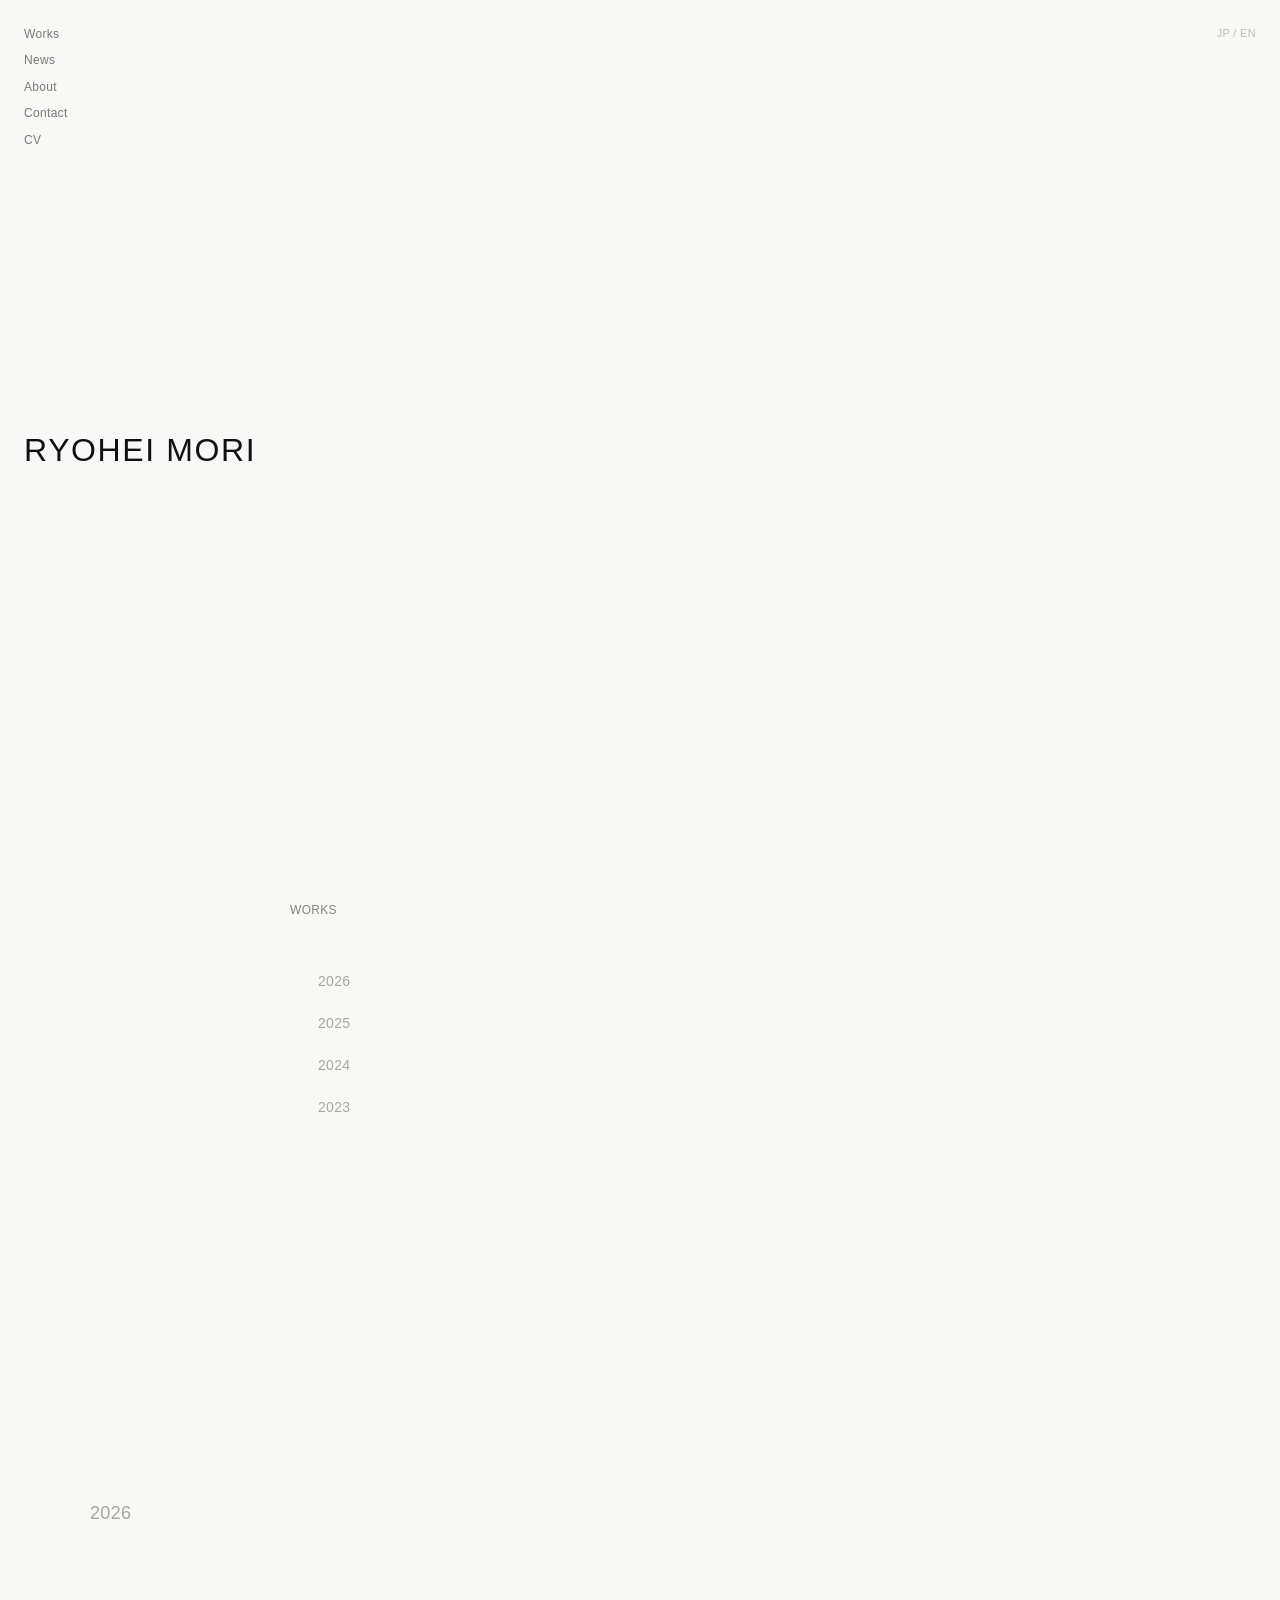
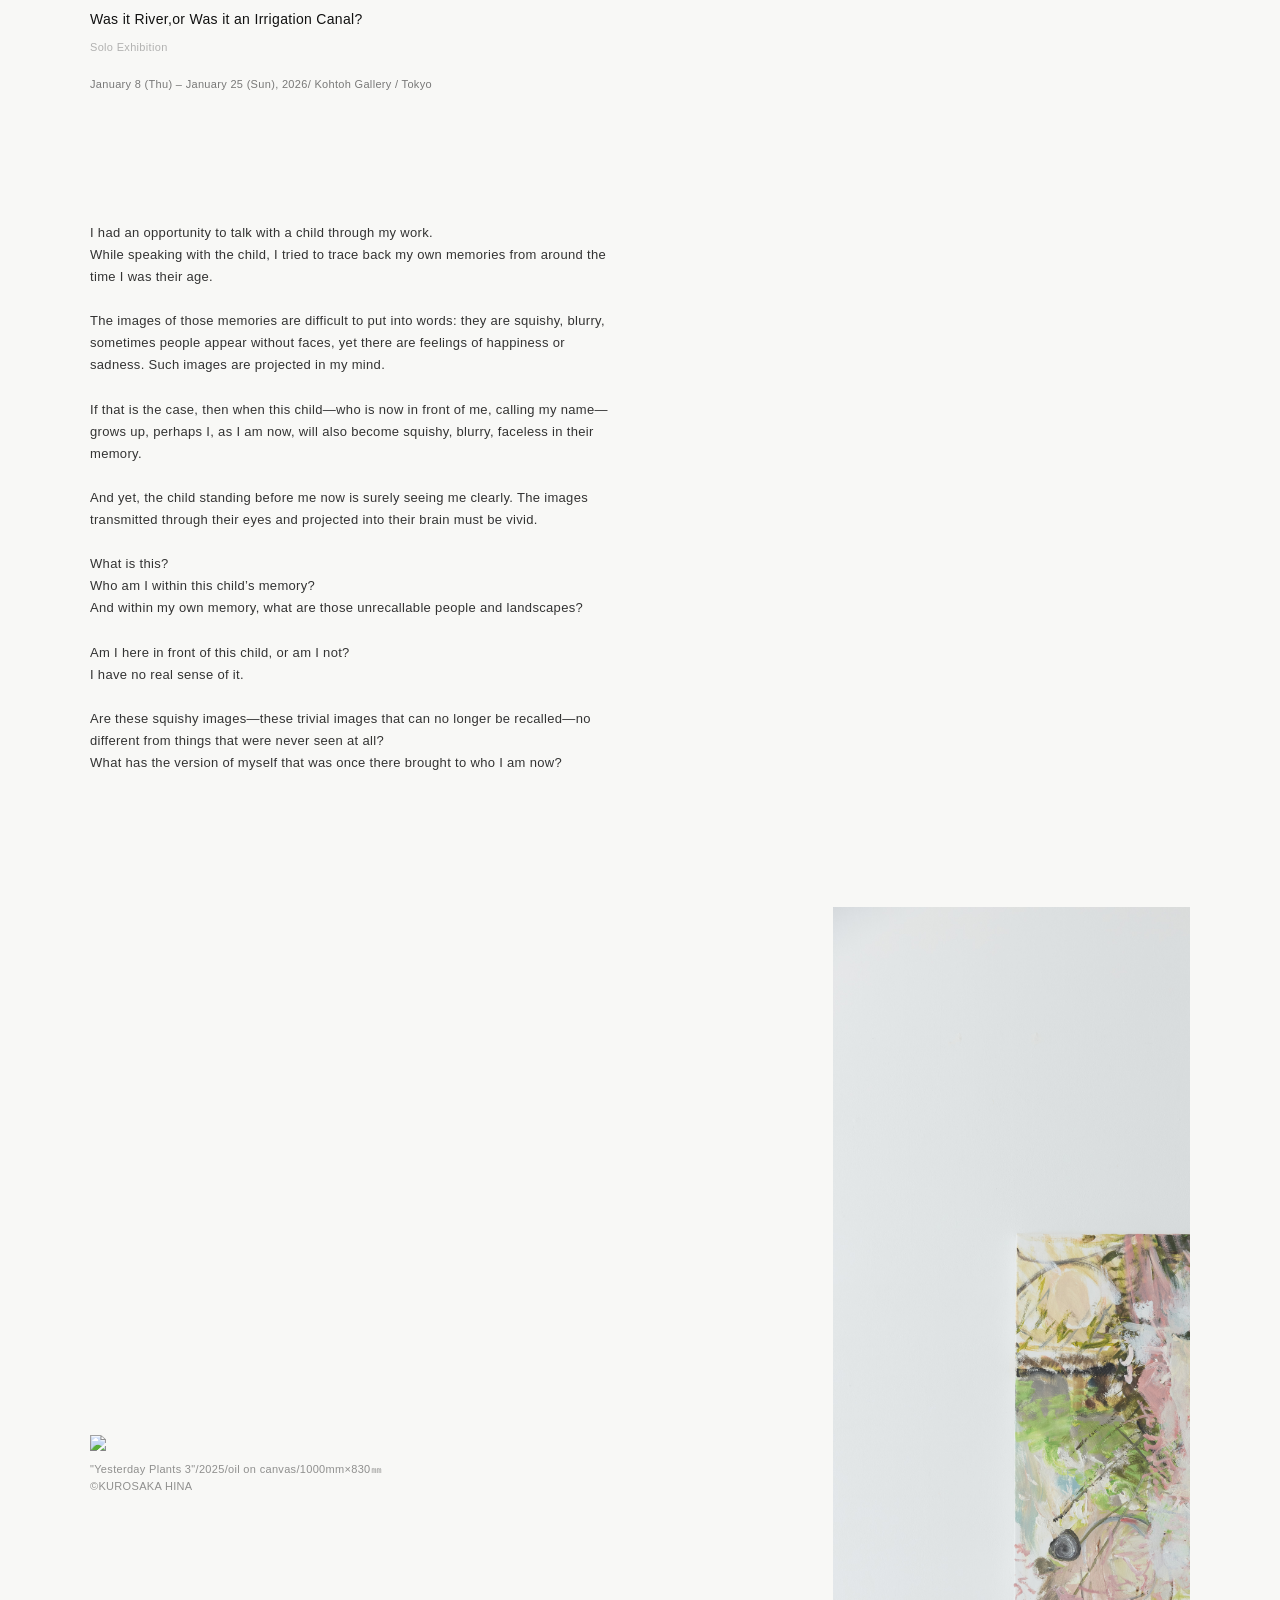
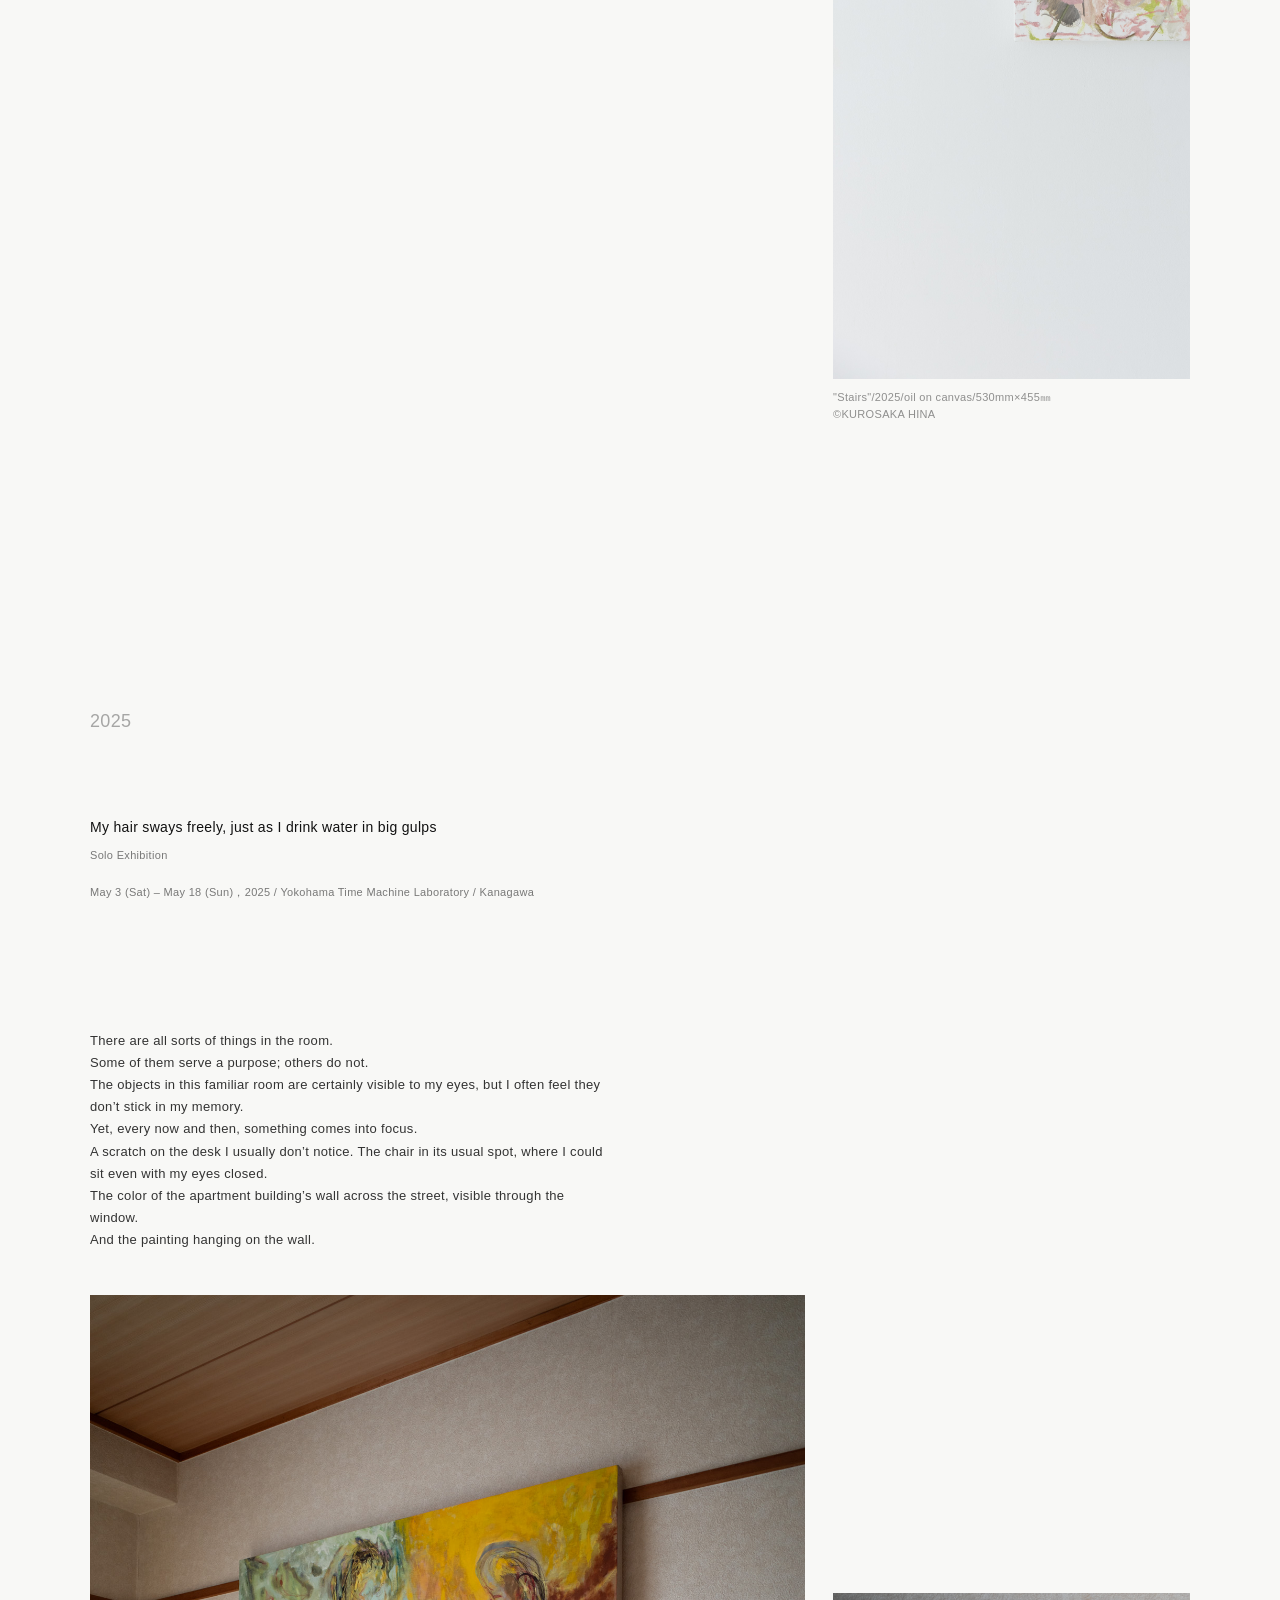
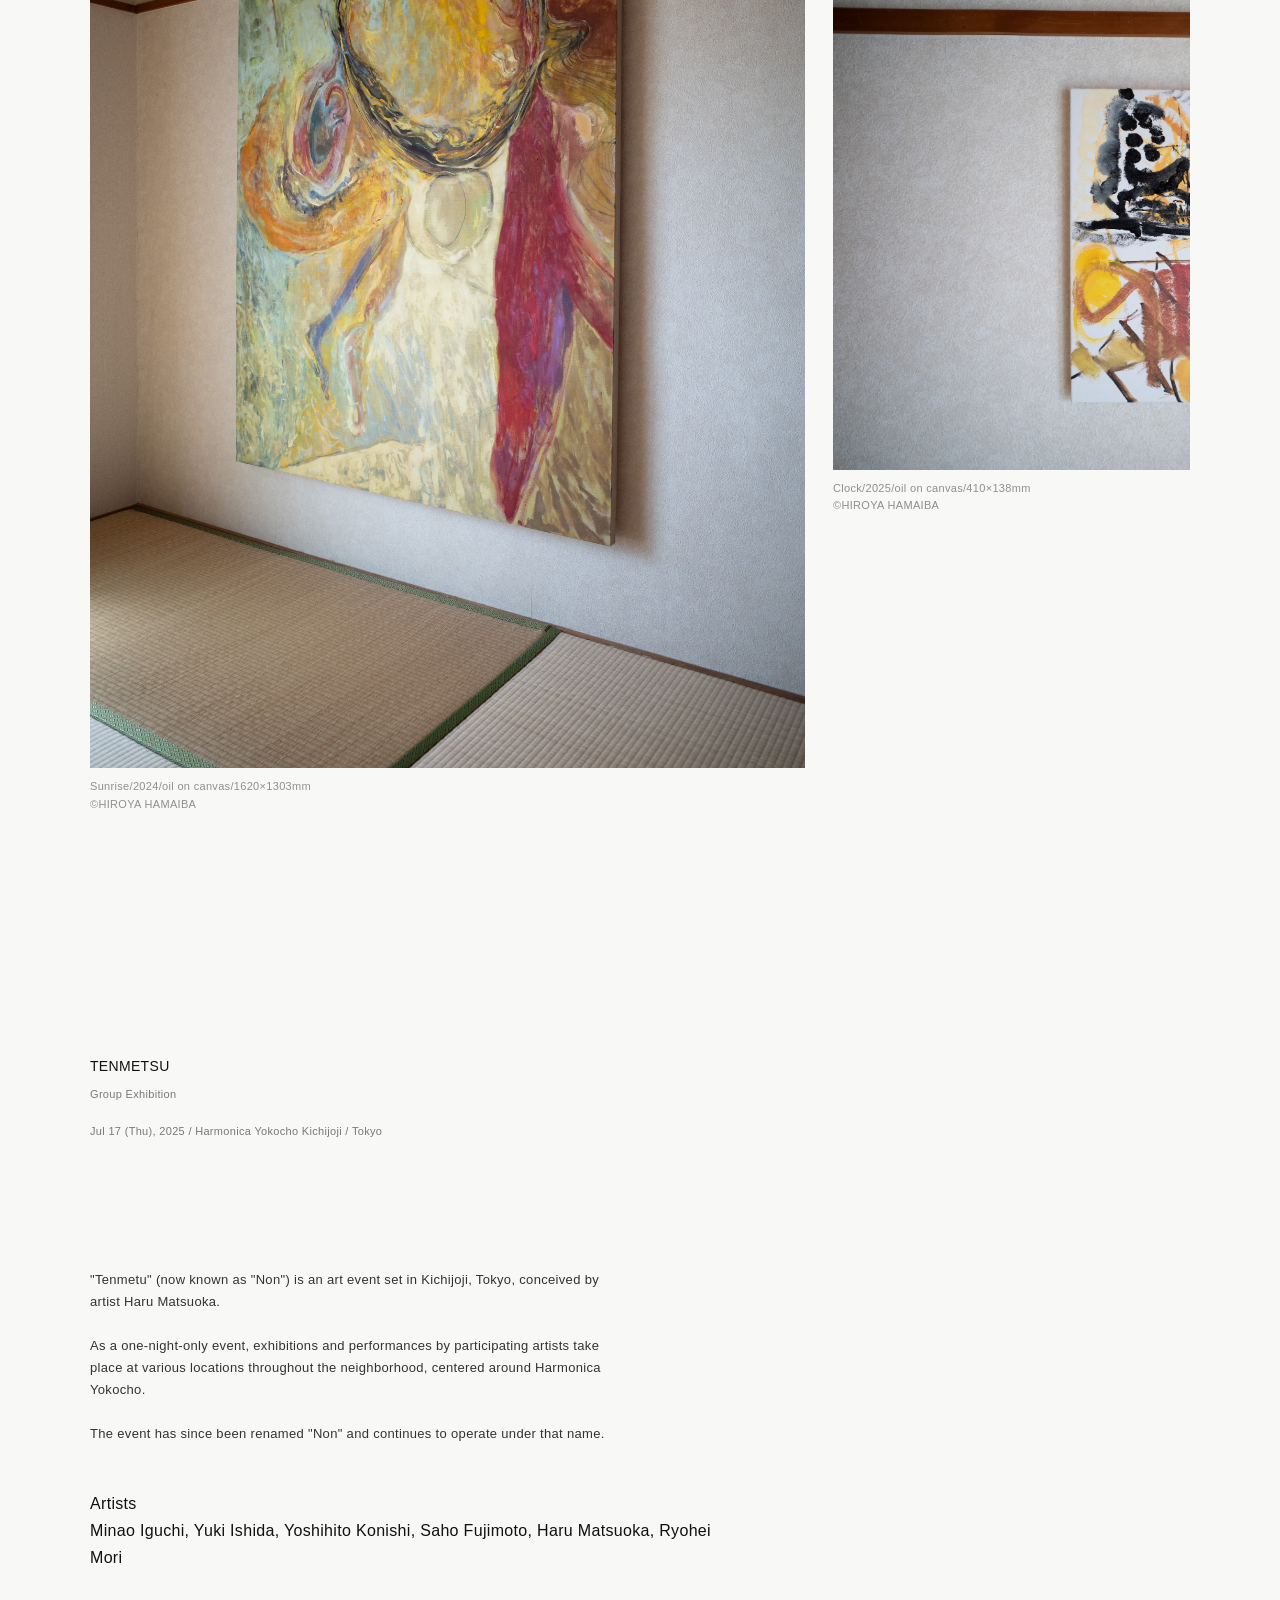
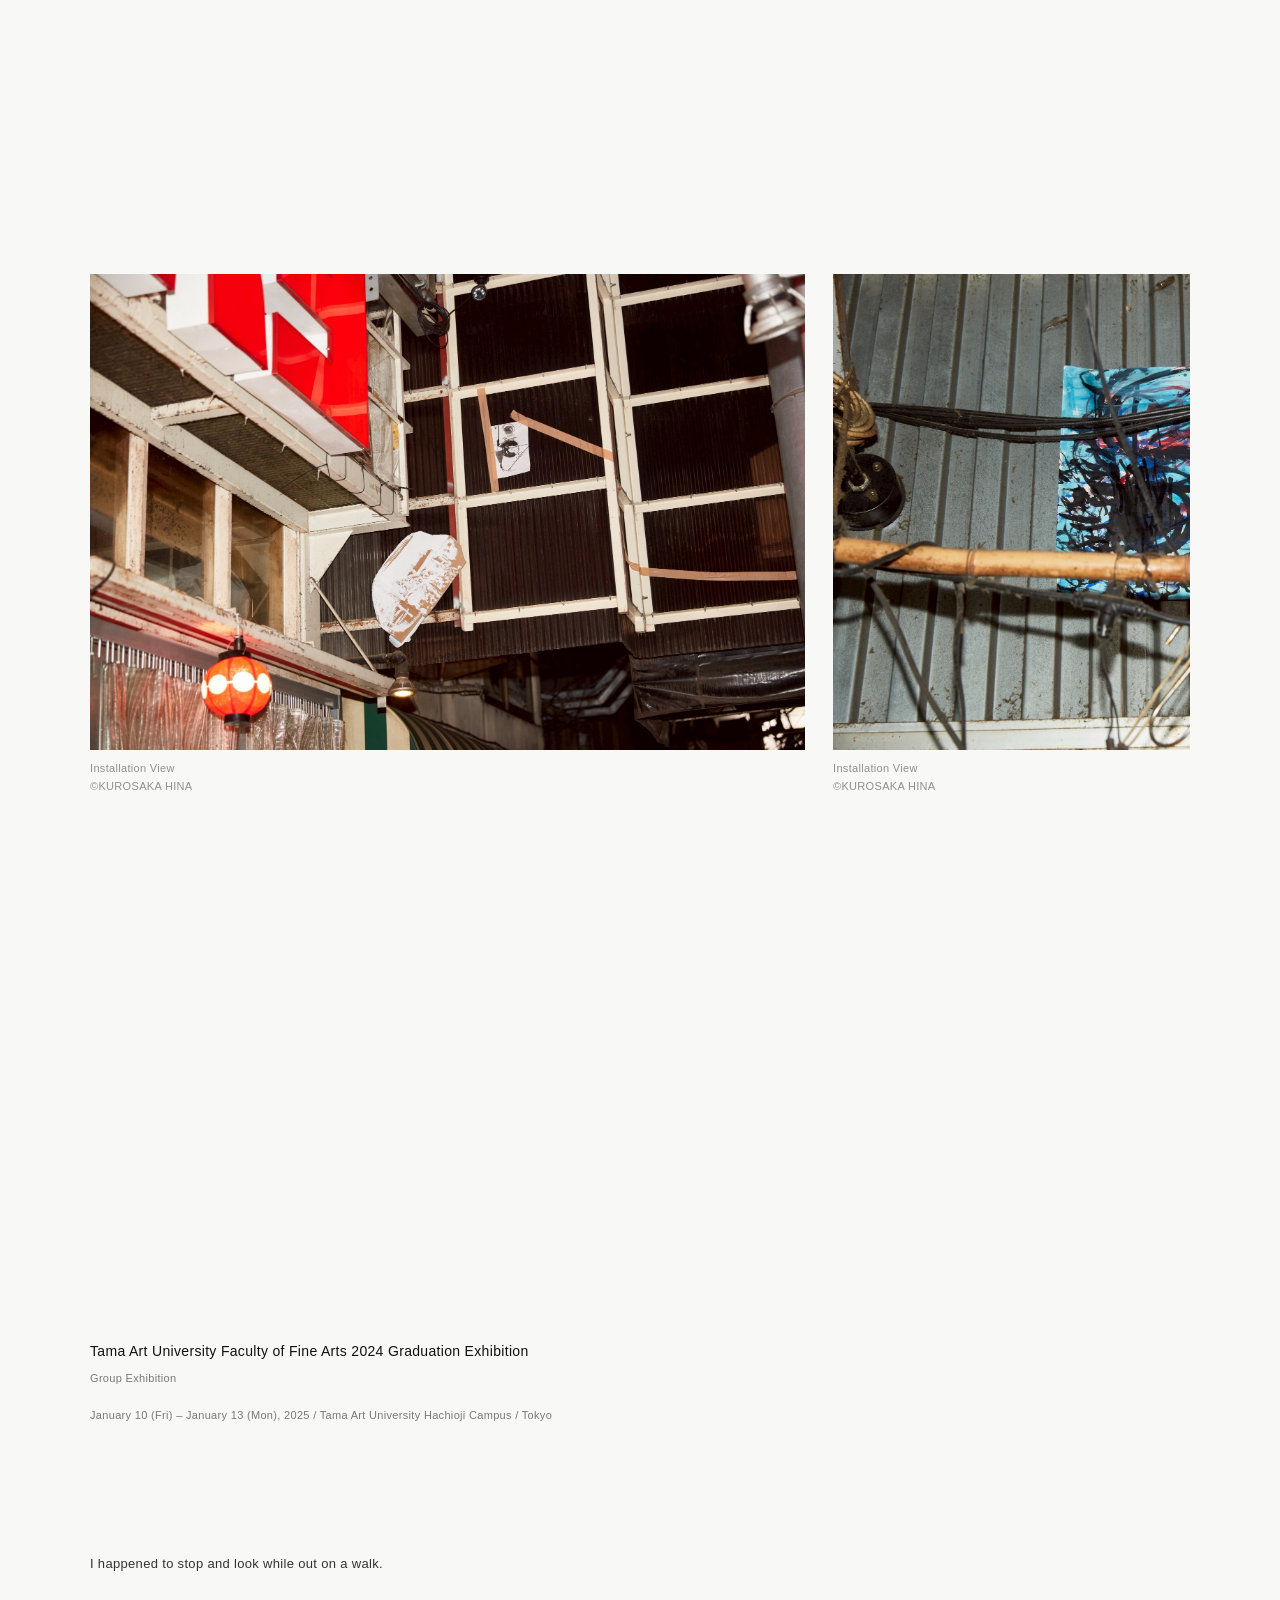
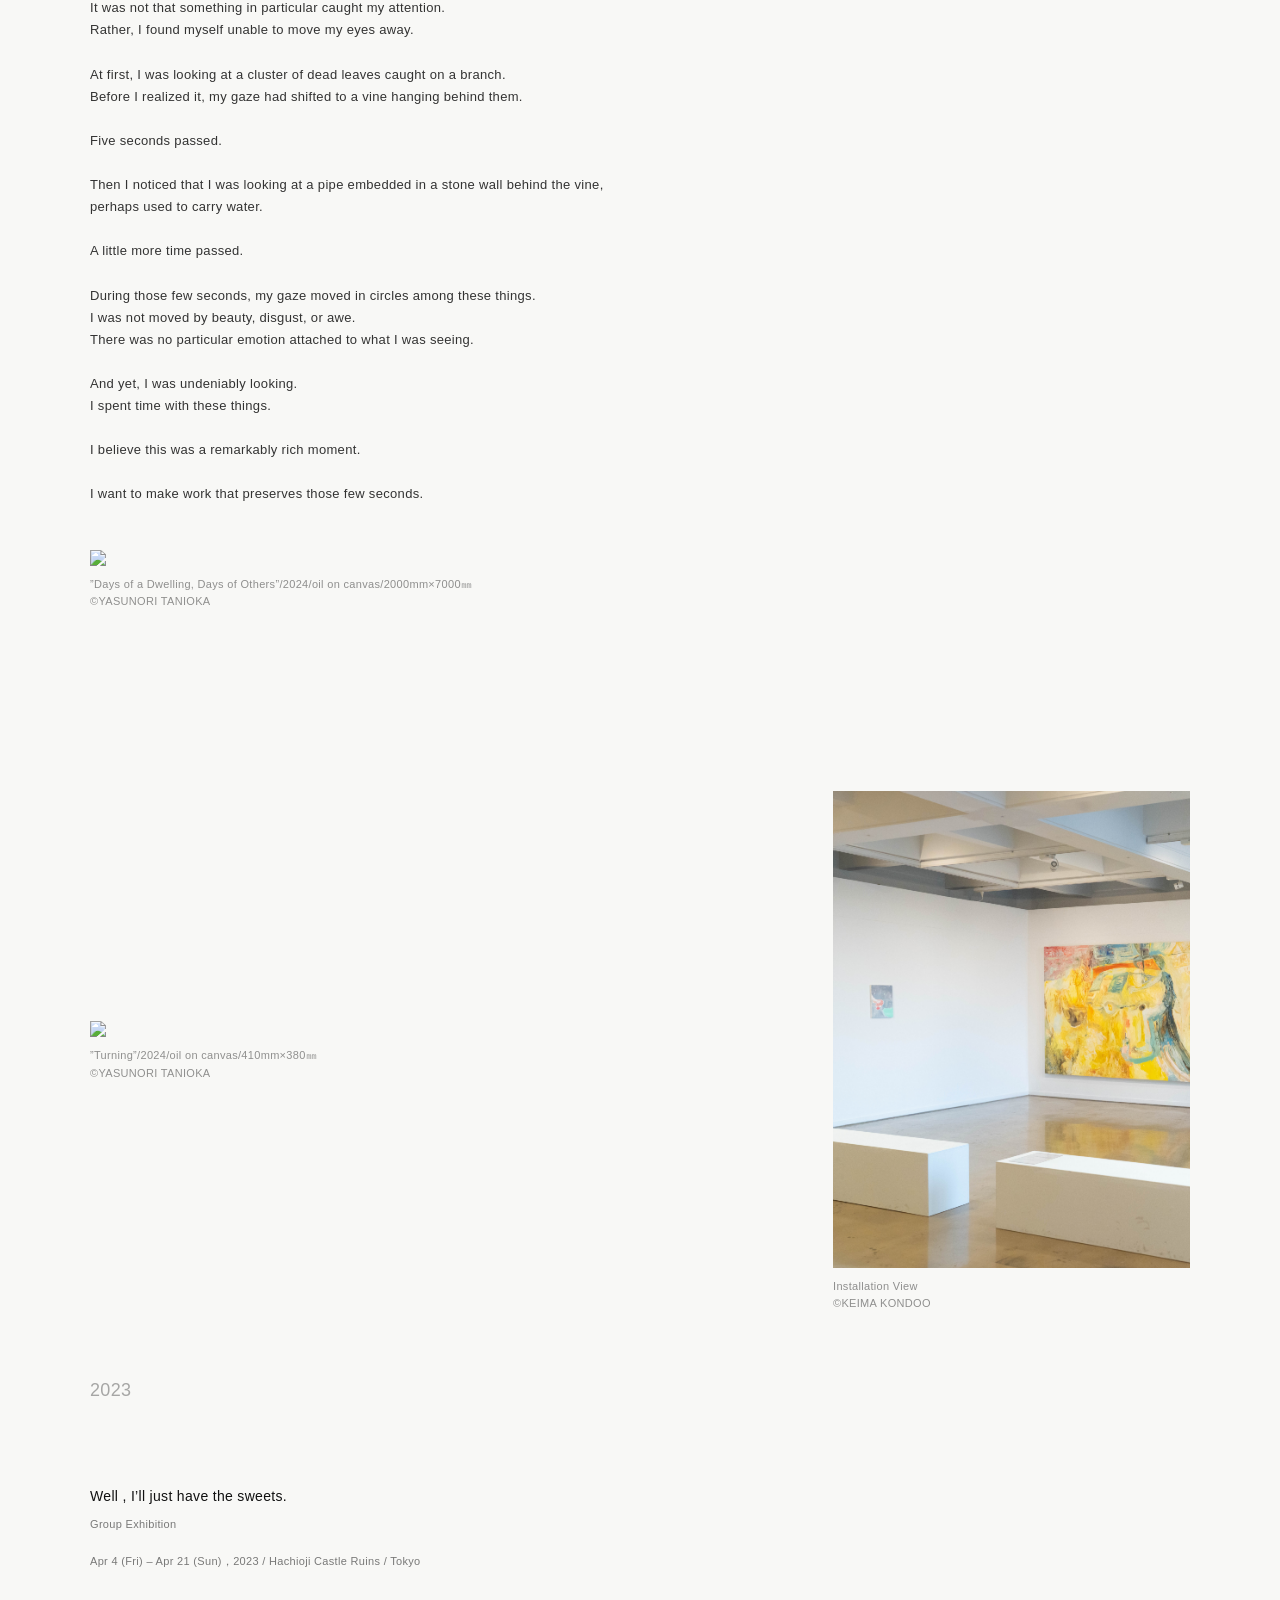
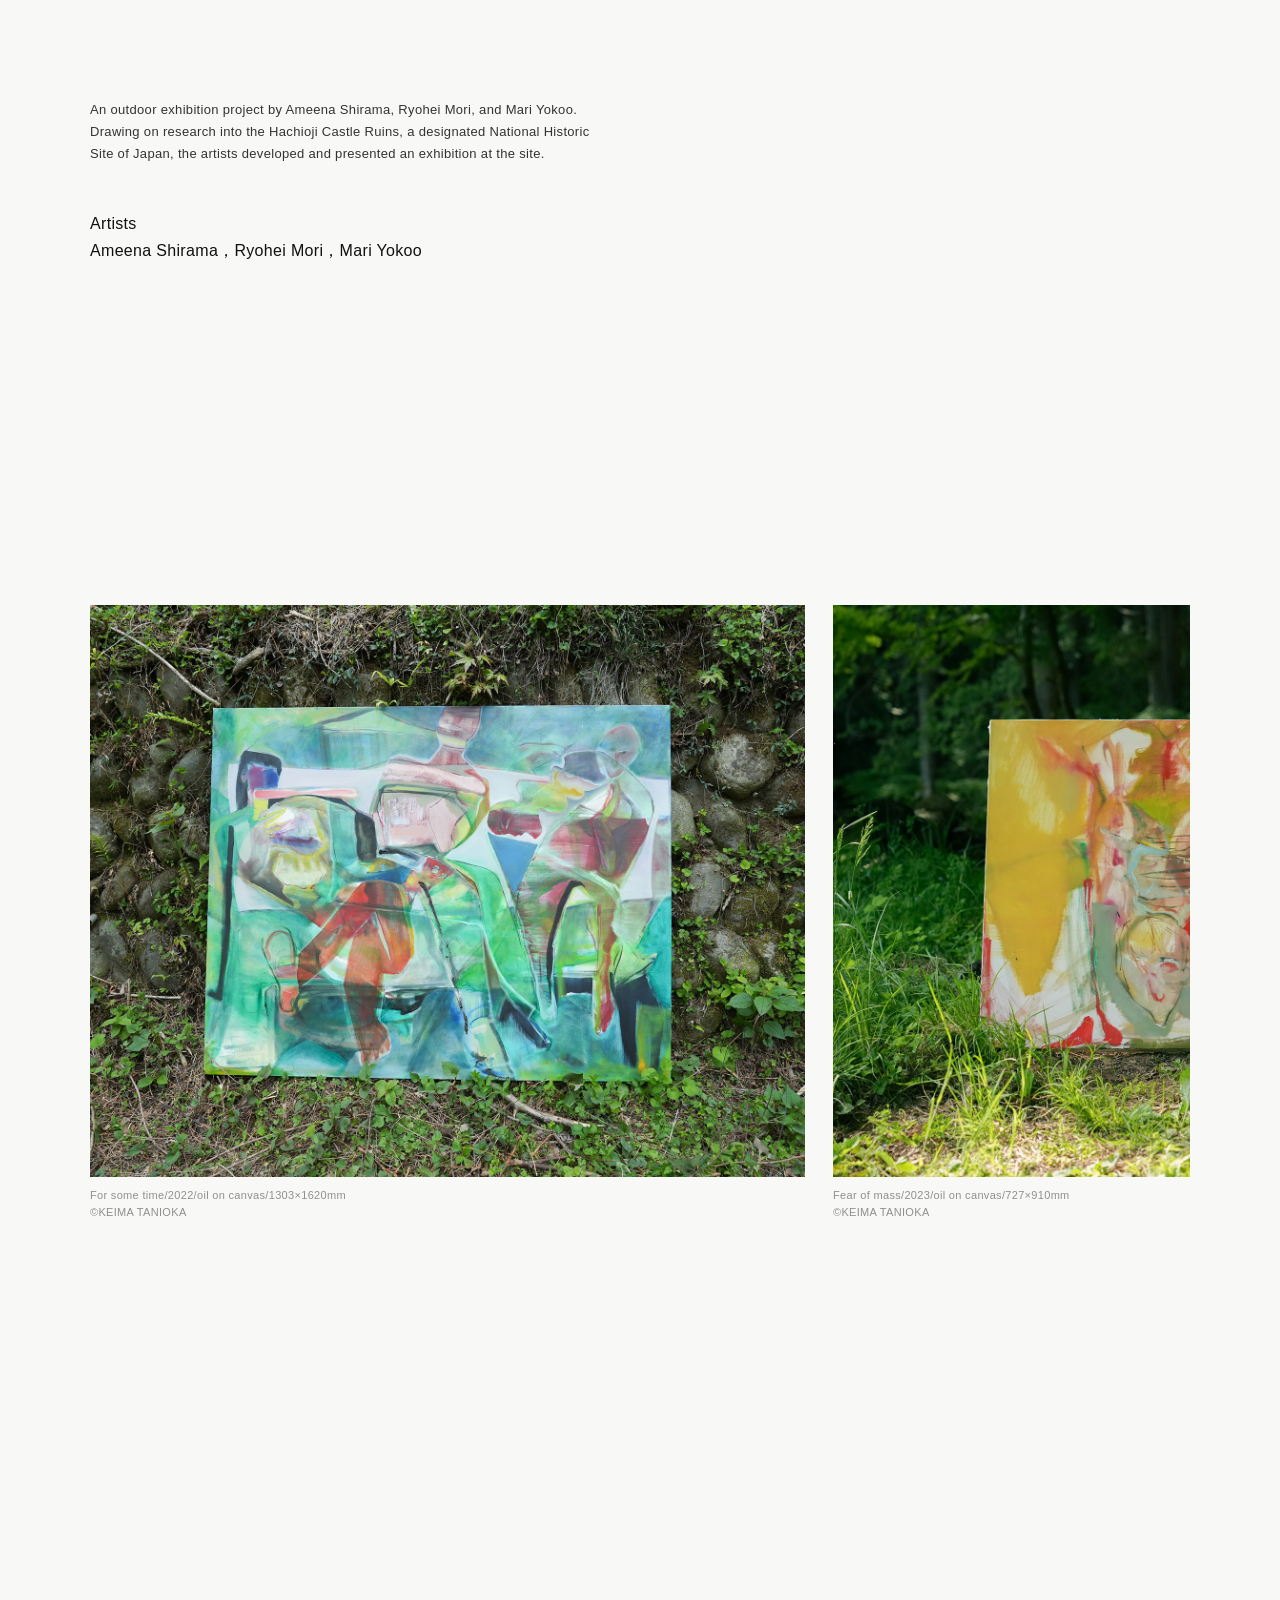
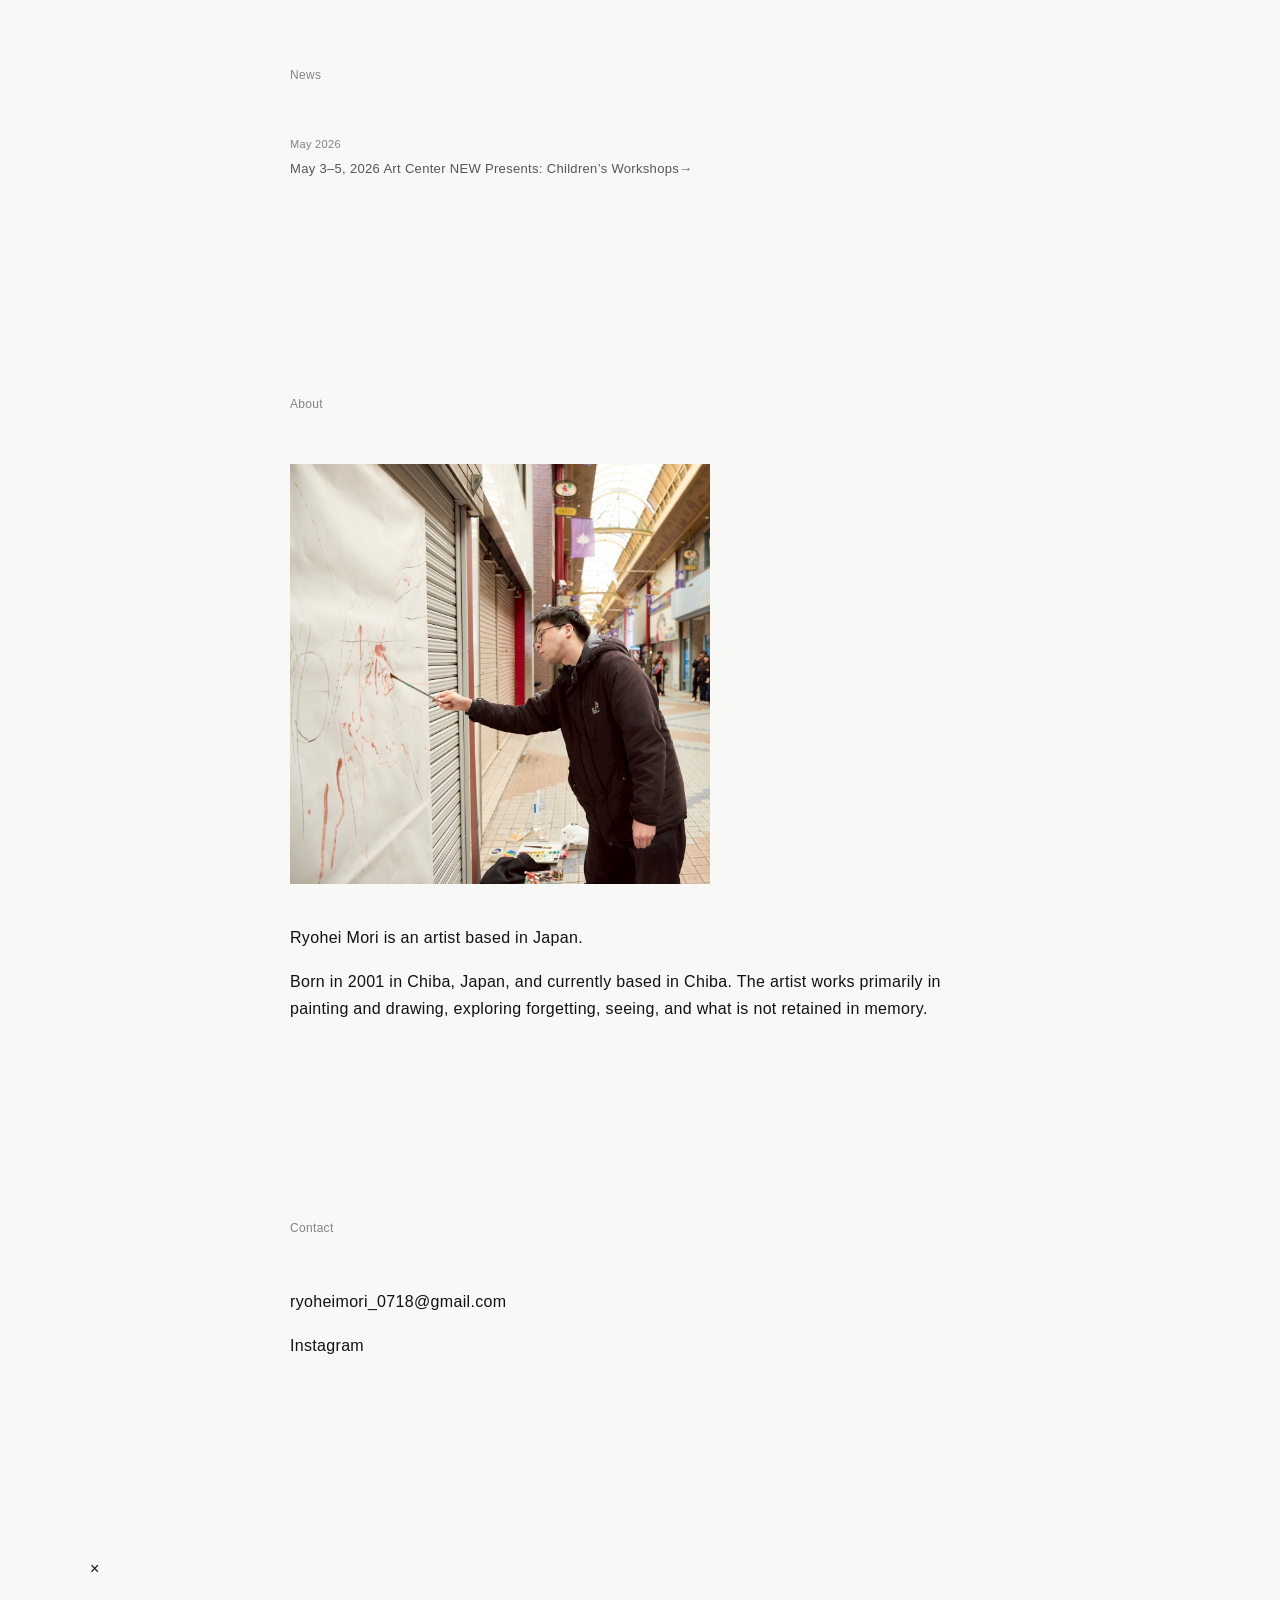
==== index.html @ 8200ddaf "Update index.html" ====
<!DOCTYPE html>
<html lang="ja">

<head>
  <meta charset="UTF-8" />
   <title>森椋平 | Portfolio</title>
  <meta name="viewport" content="width=device-width, initial-scale=1.0" />

  <title>Ryohei Mori</title>

<link rel="stylesheet" href="style.css"> 
</head>

<body>

  <!-- language switch -->

  <div class="language-switch">

    <span onclick="setLanguage('jp')">JP</span>
    /
    <span onclick="setLanguage('en')">EN</span>

  </div>

  <!-- top navigation -->

  <nav>

    <a href="#works">Works</a>
    <a href="#news">News</a>
    <a href="#about">About</a>
    <a href="#contact">Contact</a>
    <a href="cv.html">CV</a>

  </nav>

  <!-- floating menu -->

  <div class="menu-button" onclick="toggleMenu()">
    Menu
  </div>

  <div class="popup-menu" id="popupMenu">

    <a href="#works">Works</a>

    <a href="#y2026">2026</a>
    <a href="#y2025">2025</a>
    <a href="#y2024">2024</a>
    <a href="#y2023">2023</a>

    <a href="#news">News</a>
    <a href="#about">About</a>
    <a href="#contact">Contact</a>
    <a href="cv.html">CV</a>

  </div>

  <!-- hero -->

  <section class="hero float">

    <div class="hero-title">
      RYOHEI MORI
    </div>

  </section>

  <!-- works entry -->

  <section class="section" id="works">
   <div class="section-title">
    WORKS
  </div>


  <div class="year-nav">

    <a href="#y2026">2026</a>
    <a href="#y2025">2025</a>
    <a href="#y2024">2024</a>
 <a href="#y2023">2023</a>
  </div>
  </section>

  <!-- works -->

  <section class="works">

    <!-- 2026 -->

    <section class="year-section" id="y2026">

  <div class="year-title">
    2026
  </div>

  <div class="work">

    <div class="work-info">

      <div class="work-title">

        <span class="jp">
          それは川だったか、用水路だったか
        </span>

        <span class="en">
          Was it River,or Was it an Irrigation Canal?
        </span>

      </div>

      <div class="work-meta">

        <div class="work-meta">

  Solo Exhibition

</div>

        <span class="jp">
          2026年1月8日(木)～25日(日) / 光灯 / 東京
        </span>

        <span class="en">
           January 8 (Thu) – January 25 (Sun), 2026/  Kohtoh Gallery / Tokyo
        </span>

      </div>

      <div class="work-text">

        <span class="jp">
          仕事で子供と話す機会があった。

子供と話している時、その子と同じくらいだった頃の自分の記憶を遡ってみたりした。

その記憶の映像はなんとも言葉にしづらい、ぐにゃぐにゃとしていたり、モヤモヤしていたり、人が登場しても顔が見えてこなかったり、だけど嬉しかったり悲しかったり、そんなものが脳内に映し出される。

ということは、目の前にいる、私の名前を呼んでいる、この子が大きくなったとき、今の私はぐにゃぐにゃとしていたり、もやもやしていたり、顔がなかったりするのだろう。

ただ、今、目の前にいる子は、きっとはっきりと僕をみている。目から伝達され脳に映し出されている映像もはっきりとしていることだろう。

これは何なのだろうか。この子の記憶において私とは何なのだろうか。

私の記憶において、あの思い出せない誰か、景色は何なのだろうか。

今私はこの子の前にいるのかいないのか。

実感がない。

このぐにゃぐにゃしている映像は、もう思い出すこともできない些細な映像は、見なかったことと同じなのだろうか。

そこにいた私は、今の私になにをもたらしているのだろうか。

        </span>

        <span class="en">
          I had an opportunity to talk with a child through my work.
 While speaking with the child, I tried to trace back my own memories from around the time I was their age.

The images of those memories are difficult to put into words: they are squishy, blurry, sometimes people appear without faces, yet there are feelings of happiness or sadness. Such images are projected in my mind.

If that is the case, then when this child—who is now in front of me, calling my name—grows up, perhaps I, as I am now, will also become squishy, blurry, faceless in their memory.

And yet, the child standing before me now is surely seeing me clearly. The images transmitted through their eyes and projected into their brain must be vivid.

What is this?
 Who am I within this child’s memory?
 And within my own memory, what are those unrecallable people and landscapes?

Am I here in front of this child, or am I not?
 I have no real sense of it.

Are these squishy images—these trivial images that can no longer be recalled—no different from things that were never seen at all?
 What has the version of myself that was once there brought to who I am now?




        </span>

      </div>

    </div>

    <div class="gallery-scroll">

  <!-- image 1 -->

  <div class="gallery-item">

    <img src="2026/251201_moriryohei4687.jpg">

  

    <div class="image-caption">

      <span class="jp">
        ”昨日の植物３”/2025/oil on canvas/1000mm×830㎜<br>
        ©KUROSAKA HINA
      </span>

      <span class="en">
        "Yesterday Plants 3"/2025/oil on canvas/1000mm×830㎜<br>
        ©KUROSAKA HINA
      </span>

    </div>

  </div>

  <!-- image 2 -->

  <div class="gallery-item">

    <img src="2026/251201_moriryohei4717.jpg">

   
  
  <div class="image-caption">

      <span class="jp">
        ”階段”/2025/oil on canvas/530mm×455㎜<br>
        ©KUROSAKA HINA
      </span>

      <span class="en">
        "Stairs"/2025/oil on canvas/530mm×455㎜<br>
        ©KUROSAKA HINA
      </span>

    </div>

  </div>

  <!-- image 3 -->

  <div class="gallery-item">

    <img src="2026/IMG_6360.jpg">

    
  <div class="image-caption">

      <span class="jp">
        展示風景<br>
         ©KOHEY KANNO
      </span>

      <span class="en">
        Installation view<br>
         ©KOHEY KANNO
      </span>

    </div>

  </div>

  <!-- image 4 -->

  <div class="gallery-item">

    <img src="2026/IMG_6362.jpg">

    
  
  <div class="image-caption">

      <span class="jp">
        展示風景<br>
         ©KOHEY KANNO
      </span>

      <span class="en">
        Installation view<br>
         ©KOHEY KANNO
      </span>

    </div>

  </div>

</div>

</section>

 <!-- 2025 -->

<section class="year-section" id="y2025">

  <div class="year-title">
    2025
  </div>

  <div class="work">

    <div class="work-info">

      <div class="work-title">

        <span class="jp">
          わたしの髪は自由にゆれる、ごくごくと水を飲むように
        </span>

        <span class="en">
          My hair sways freely, just as I drink water in big gulps
        </span>

      </div>

      <div class="work-meta">

  Solo Exhibition

</div>
<div class="work-meta">
        <span class="jp">
        ２０２５年５月３日(土)～５月１８日(日)/ 横浜タイムマシーン研究所 / 神奈川
        </span>

        <span class="en">
         May 3 (Sat) – May 18 (Sun)，2025 / Yokohama Time Machine Laboratory / Kanagawa
        </span>

      </div>

      <div class="work-text">

        <span class="jp">
          部屋には様々なモノが置かれている。
そのすべてのモノには役割があったりなかったりする。
見慣れた部屋に置いてあるモノたちは、確かに私の網膜に写っているのだが、記憶されない事が多い気がする。
しかし、時々ピントがあったりする。
普段は気にならなかった机の傷。目をつぶっていても座れる、いつもの場所にある椅子。
窓からみえる、通りを挟んだ先にあるマンションの壁の色。
そして壁にかかっている絵画。
        </span>

        <span class="en">
          There are all sorts of things in the room.
Some of them serve a purpose; others do not.
The objects in this familiar room are certainly visible to my eyes, but I often feel they don’t stick in my memory.
Yet, every now and then, something comes into focus.
A scratch on the desk I usually don’t notice. The chair in its usual spot, where I could sit even with my eyes closed.
The color of the apartment building’s wall across the street, visible through the window.
And the painting hanging on the wall.
        </span>

      </div>

    </div>

    <div class="gallery-scroll">

      <!-- image 1 -->

      <div class="gallery-item">

        <img src="2025/R0000910.jpg">

        <div class="image-caption">

          <span class="jp">
            朝日/2024/oil on canvas/1620×1303mm<br>
            ©︎HIROYA HAMAIBA
          </span>

          <span class="en">
            Sunrise/2024/oil on canvas/1620×1303mm<br>
            ©︎HIROYA HAMAIBA
          </span>

        </div>

      </div>

      <!-- image 2 -->

      <div class="gallery-item">

        <img src="2025/R0000904.jpg">

        <div class="image-caption">

          <span class="jp">
            時計/2025/oil on canvas/410×138mm<br>
            ©︎HIROYA HAMAIBA
          </span>

          <span class="en">
            Clock/2025/oil on canvas/410×138mm<br>
            ©︎HIROYA HAMAIBA
          </span>

        </div>

      </div>

      <!-- image 3 -->

      <div class="gallery-item">

        <img src="2025/R0000936.jpg">

        <div class="image-caption">

          <span class="jp">
            展示風景<br>
            ©︎HIROYA HAMAIBA
          </span>

          <span class="en">
            Installation view<br>
            ©︎HIROYA HAMAIBA
          </span>

        </div>

      </div>

      <!-- image 4 -->

      <div class="gallery-item">

        <img src="2025/R0000916.jpg">

        <div class="image-caption">

          <span class="jp">
            展示風景<br>
            ©︎HIROYA HAMAIBA
          </span>

          <span class="en">
            Installation view<br>
            ©︎HIROYA HAMAIBA
          </span>

        </div>

      </div>

    </div>

  </div>

  <div class="work">

  <div class="work-info">

    <!-- 展示タイトル -->

    <div class="work-title">

      <span class="jp">
        点滅
      </span>

      <span class="en">
        TENMETSU
      </span>

    </div>
     <div class="work-meta">

  Group Exhibition

</div>

    <!-- 会期・会場 -->

    <div class="work-meta">

      <span class="jp">
        2025年7月17日(木) /
        ハモニカ横丁吉祥寺 / 東京
      </span>

      <span class="en">
        Jul 17 (Thu), 2025 /
        Harmonica Yokocho Kichijoji / Tokyo
      </span>

    </div>

    <!-- 展示テキスト -->

    <div class="work-text">

      <span class="jp">
        点滅（現・ノン）は、アーティスト 松岡はる によって企画された、東京・吉祥寺を舞台とするアートイベントである。

一夜限りのイベントとして、ハモニカ横丁を中心に街のさまざまな場所で、参加アーティストによる展示やパフォーマンスが展開される。

現在は「ノン」へと名称を変更し、活動を継続している。
      </span>

      <span class="en">
       "Tenmetu" (now known as "Non") is an art event set in Kichijoji, Tokyo, conceived by artist Haru Matsuoka.

As a one-night-only event, exhibitions and performances by participating artists take place at various locations throughout the neighborhood, centered around Harmonica Yokocho.

The event has since been renamed "Non" and continues to operate under that name.
      </span>

    </div>

    <!-- 参加作家 -->

    <div class="participants">

      <span class="jp">
        参加作家<br>
        井口美尚、石田裕己、小西善仁、藤本紗帆、松岡はる、森椋平
      </span>

      <span class="en">
        Artists<br>
        Minao Iguchi, Yuki Ishida, Yoshihito Konishi, Saho Fujimoto, Haru Matsuoka, Ryohei Mori
      </span>

    </div>

  </div>

  <!-- 横スクロールギャラリー -->

  <div class="gallery-scroll">

    <!-- image 1 -->

    <div class="gallery-item">

      <img src="2025/IMG_5204.JPG">

      <div class="image-caption">

        <span class="jp">
          展示風景<br>
        ©KUROSAKA HINA
        </span>

        <span class="en">
          Installation View<br>
        ©KUROSAKA HINA
        </span>

      </div>

    </div>

    <!-- image 2 -->

    <div class="gallery-item">

      <img src="2025/D9B81D5A-951D-4737-A5F1-760CE2D21DAE.jpg">

      <div class="image-caption">

        <span class="jp">
          展示風景<br>
        ©KUROSAKA HINA
        </span>

        <span class="en">
           Installation View<br>
        ©KUROSAKA HINA
        </span>

      </div>

    </div>

    <!-- image 3 -->

    <div class="gallery-item">

      <img src="2025/31A78281-44F3-4E3E-BCF1-C37F315F3A39.jpg">

      <div class="image-caption">

        <span class="jp">
          展示風景<br>
        ©KUROSAKA HINA
        </span>

        <span class="en">
          Installation View<br>
        ©KUROSAKA HINA
        </span>

      </div>

    </div>

     <!-- image 4 -->

    <div class="gallery-item">

      <img src="2025/IMG_5205 (1).JPG">

      <div class="image-caption">

        <span class="jp">
          展示風景<br>
        ©KUROSAKA HINA
        </span>

        <span class="en">
          Installation View<br>
        ©KUROSAKA HINA
        </span>

      </div>

    </div>

  </div>

</div>
<div class="work">

  <div class="work-info">

    <!-- 展示タイトル -->

    <div class="work-title">

      <span class="jp">
        2024年度多摩美術大学美術学部卒業制作展
      </span>

      <span class="en">
       Tama Art University Faculty of Fine Arts 2024 Graduation Exhibition 
      </span>

    </div>

 <div class="work-meta">

  Group Exhibition

</div>

    <!-- 会期・会場 -->

    <div class="work-meta">

      <span class="jp">
        2025年　1月10日(金)〜1月13日(月) /
        多摩美術大学八王子キャンパス / 東京
      </span>

      <span class="en">
        January 10 (Fri) – January 13 (Mon), 2025 /
Tama Art University Hachioji Campus / Tokyo
      </span>

    </div>

    <!-- 展示テキスト -->

    <div class="work-text">

      <span class="jp">
        なんとなく散歩に出た時に目が止まった。
何かが気になったとかそういう類のものではない。
目を動かすことができない。
初めは枝にくっついてる枯葉の重なったところを見た。そしていつのまにか、枯葉の後ろに垂れ下がる植物の蔦を見ていることに気づく。

5秒たった。

と思ったら蔦の後ろの石垣に埋まっている、水か何かを流すためのパイプを見ていた。

また少し時間が経った。

この数秒間の間、視線はくるくると回転するように"それら"を見ていた。素晴らしいからとか、気持ちが悪いからとか、感動しているからとかそんな感情の動きはなかった。
しかし、時間をかけて確かに見ていた。これはとても豊かな時間であると思う。

この時の、数秒間を忘れないための制作をしたい。
      </span>

      <span class="en">
        I happened to stop and look while out on a walk.

It was not that something in particular caught my attention.
Rather, I found myself unable to move my eyes away.

At first, I was looking at a cluster of dead leaves caught on a branch.
Before I realized it, my gaze had shifted to a vine hanging behind them.

Five seconds passed.

Then I noticed that I was looking at a pipe embedded in a stone wall behind the vine, perhaps used to carry water.

A little more time passed.

During those few seconds, my gaze moved in circles among these things.
I was not moved by beauty, disgust, or awe.
There was no particular emotion attached to what I was seeing.

And yet, I was undeniably looking.
I spent time with these things.

I believe this was a remarkably rich moment.

I want to make work that preserves those few seconds.
      </span>

    </div>

    
  </div>

  <!-- 横スクロールギャラリー -->

  <div class="gallery-hero"></div>

      <img src="2025/SA101193 - コピー.jpg">

      <div class="image-caption">

        <span class="jp">
          ”住処の日々　他者の日々”/2024/oil on canvas/2000mm×7000㎜<br>
©︎YASUNORI TANIOKA
        </span>

        <span class="en">
          ”Days of a Dwelling, Days of Others”/2024/oil on canvas/2000mm×7000㎜ <br>
©︎YASUNORI TANIOKA
        </span>

      </div>

    </div>

    </div>


    <!-- image 2 -->
<div class="gallery-scroll">
    <div class="gallery-item">

      <img src="2025/SA101198.jpg">

      <div class="image-caption">

        <span class="jp">
          ”回転”/2024/oil on canvas/410mm×380㎜<br>
©︎YASUNORI TANIOKA
        </span>

        <span class="en">
            ”Turning”/2024/oil on canvas/410mm×380㎜<br>
©︎YASUNORI TANIOKA
        </span>

      </div>

    </div>
<!-- image 3 -->

    <div class="gallery-item">

      <img src="2025/DSC05166.jpg">

      <div class="image-caption">

        <span class="jp">
          展示風景<br>
©︎KEIMA KONDO
        </span>

        <span class="en">
          Installation View <br>
©KEIMA KONDOO
        </span>

      </div>

    </div>
   
     <!-- image 4 -->

    <div class="gallery-item">

      <img src="2025/DSC05167.jpg">

      <div class="image-caption">

        <span class="jp">
          展示風景<br>
©︎KEIMA KONDO
        </span>

        <span class="en">
          Installation View <br>
©KEIMA KONDOO
        </span>

      </div>

    </div>

  </div>

</div>
<!-- 2023 -->

<section class="year-section" id="y2023">

  <div class="year-title">
    2023
  </div>

  <div class="work">

    <div class="work-info">

      <div class="work-title">

        <span class="jp">
          では、お菓子だけいただきますわ
        </span>

        <span class="en">
          Well , I’ll just have the sweets.
        </span>

      </div>

      <div class="work-meta">

  Group Exhibition

</div>
<div class="work-meta">
        <span class="jp">
        ２０２３年４月１４日(金)～４月２１日(日)/ 八王子城跡｜東京 /
        </span>

        <span class="en">
         Apr 4 (Fri) – Apr 21 (Sun)，2023 /  Hachioji Castle Ruins / Tokyo
        </span>

      </div>

      <div class="work-text">

        <span class="jp">
         白間アミーナ、森椋平、横尾麻里による野外展示企画。
国指定史跡である 八王子城跡 のリサーチをもとに、現地で展示を行った。
        </span>

        <span class="en">
      An outdoor exhibition project by Ameena Shirama, Ryohei Mori, and Mari Yokoo.
Drawing on research into the Hachioji Castle Ruins, a designated National Historic Site of Japan, the artists developed and presented an exhibition at the site.   
        </span>

      </div>

    </div>

     <!-- 参加作家 -->

    <div class="participants">

      <span class="jp">
        参加作家<br>
        白間アミーナ、森椋平、横尾麻里
      </span>

      <span class="en">
        Artists<br>
         Ameena Shirama，Ryohei Mori，Mari Yokoo
      </span>

    </div>

  </div>

    <div class="gallery-scroll">

      <!-- image 1 -->

      <div class="gallery-item">

        <img src="2023/DSC04065.jpg">

        <div class="image-caption">

          <span class="jp">
            少しの間/2022/oil on canvas/1303×1620mm<br>
            ©︎KEIMA TANIOKA
          </span>

          <span class="en">
            For some time/2022/oil on canvas/1303×1620mm<br>
            ©︎KEIMA TANIOKA
          </span>

        </div>

      </div>

      <!-- image 2 -->
       <div class="gallery-item">

        <img src="2023/DSC04145.jpg">

        <div class="image-caption">

          <span class="jp">
            数への恐怖/2023/oil on canvas/727×910mm<br>
            ©︎KEIMA TANIOKA
          </span>

          <span class="en">
            Fear of mass/2023/oil on canvas/727×910mm<br>
            ©︎KEIMA TANIOKA
          </span>

        </div>

      </div>

      

      <!-- image 3 -->

      <div class="gallery-item">

        <img src="2023/24B450B0-17E7-4664-B111-A5134363E84A.jpg">

        <div class="image-caption">

          <span class="jp">
            展示風景<br>
            ©︎KEIMA TANIOKA
          </span>

          <span class="en">
            Installation view<br>
            ©︎KEIMA TANIOKA
          </span>

        </div>

      </div>

      <!-- image 4 -->

      <div class="gallery-item">

        <img src="2023/D050FB82-456D-4052-8416-05C562B556B1.jpg">

        <div class="image-caption">

          <span class="jp">
            展示風景<br>
             ©︎KEIMA TANIOKA
          </span>

          <span class="en">
            Installation view<br>
            ©︎KEIMA TANIOKA
          </span>

        </div>

      </div>

    </div>

  </div>


</section> 

  <!-- news -->

  <section class="section" id="news">

    <div class="section-title">
      News
    </div>

    <div class="news-entry">

      <div class="news-date">
        May 2026
      </div>

      <div class="news-text">

        <a href="https://artcenter-new.jp/event/260503-05/" target="_blank">

        <span class="jp">
           2026年5月3日〜5月5日
Art Center NEW企画 子供向けワークショップ開催→
        </span>

        <span class="en">
           May 3–5, 2026
Art Center NEW Presents: Children’s Workshops→
        </span>

        </a>

      </div>

    </div>

  </section>

  <!-- about -->

  <section class="section" id="about">

    <div class="section-title">
      About
    </div>

      <div class="about-image">

    <img src="S__77422609.jpg" alt="Ryohei Mori">

  </div>

    <p>

      <span class="jp">
        森椋平は日本を拠点に活動するアーティスト。
      </span>

      <span class="en">
        Ryohei Mori is an artist based in Japan.
      </span>

    </p>

    <p>

      <span class="jp">
        2001年千葉県生まれ、千葉県在住。
        忘れていくこと、見るということ、記憶されないことをテーマに、絵画やドローイングを中心に制作を行っている。
      </span>

      <span class="en">
       Born in 2001 in Chiba, Japan, and currently based in Chiba.
The artist works primarily in painting and drawing, exploring forgetting, seeing, and what is not retained in memory. 
      </span>

    </p>

  </section>

  <!-- contact -->

  <section class="section" id="contact">

    <div class="section-title">
      Contact
    </div>

    <p>
      ryoheimori_0718@gmail.com
    </p>

    <p>
  <a href="https://instagram.com/ryoheimori_0718" target="_blank">
    Instagram
  </a>
</p>

  </section>

  <!-- Lightbox -->

<div id="lightbox">

  <span id="close-lightbox">&times;</span>

  <img id="lightbox-img">

</div>

 <script src="script.js"></script>

</body>

</html>
---- style.css ----
html {
      scroll-behavior: smooth;
    }

    body {
      margin: 0;
      background: #f8f8f6;
      color: #111;
      font-family: Helvetica, Arial, sans-serif;
      font-weight: 400;
      letter-spacing: 0.02em;
      line-height: 1.7;
      -webkit-font-smoothing: antialiased;
    }

    a {
      color: inherit;
      text-decoration: none;
    }

    img {
      width: 100%;
      display: block;
    }

    /* ---------- language switch ---------- */

    .language-switch {
      position: absolute;
      top: 24px;
      right: 24px;
      z-index: 300;

      font-size: 11px;

      opacity: 0.25;

      transition: opacity 0.3s ease;
    }

    .language-switch:hover {
      opacity: 0.8;
    }

    .language-switch span {
      cursor: pointer;
    }

    .en {
      display: none;
    }

    /* ---------- top navigation ---------- */

    nav {
      position: absolute;
      top: 24px;
      left: 24px;
      z-index: 100;
      font-size: 12px;
    }

    nav a {
      display: block;
      margin-bottom: 6px;
      opacity: 0.55;
      transition: opacity 0.3s ease;
    }

    nav a:hover {
      opacity: 1;
    }

    /* ---------- floating menu ---------- */

    .menu-button {
      position: fixed;
      right: 22px;
      bottom: 22px;
      z-index: 200;

      font-size: 11px;

      opacity: 0;
      pointer-events: none;

      cursor: pointer;

      transform: translateY(6px);

      transition:
        opacity 0.4s ease,
        transform 0.4s ease;
    }

    .menu-button.visible {
      opacity: 0.4;
      pointer-events: auto;
      transform: translateY(0px);
    }

    .menu-button:hover {
      opacity: 1;
    }

    .popup-menu {
      position: fixed;
      right: 22px;
      bottom: 50px;

      background: rgba(248,248,246,0.94);

      padding: 14px 16px;

      font-size: 11px;

      opacity: 0;
      pointer-events: none;

      transition: opacity 0.4s ease;

      backdrop-filter: blur(8px);
    }

    .popup-menu.active {
      opacity: 1;
      pointer-events: auto;
    }

    .popup-menu a {
      display: block;
      margin-bottom: 8px;
      opacity: 0.65;
      transition: opacity 0.3s ease;
    }

    .popup-menu a:last-child {
      margin-bottom: 0;
    }

    .popup-menu a:hover {
      opacity: 1;
    }

    /* ---------- hero ---------- */

    .hero {
      min-height: 100vh;
      display: flex;
      align-items: center;
      padding-left: 24px;
    }

    .hero-title {
      font-size: 32px;
      letter-spacing: 0.05em;
    }

    /* ---------- year navigation ---------- */

    .year-nav {
      width: 92%;
      max-width: 1100px;
      margin: 0 auto;
      padding-bottom: 180px;
      font-size: 14px;
    }

    .year-nav a {
      display: block;
      margin-bottom: 18px;

      opacity: 0.35;

      transition: opacity 0.3s ease;
    }

    .year-nav a:hover {
      opacity: 1;
    }

    /* ---------- works ---------- */

.work-image {
  margin-bottom: 24px;
}
    .works {
      width: 92%;
      max-width: 1100px;
      margin: 0 auto;
      padding-bottom: 240px;
    }

    .year-section {
      margin-bottom: 220px;
    }

    .year-title {
      font-size: 18px;
      margin-bottom: 80px;
      opacity: 0.35;
    }

    .work {
      margin-bottom: 180px;
    }

    .work-image {
      overflow: hidden;
    }

    .work-image img {
      transition: transform 8s ease;
    }

    .work:hover .work-image img {
      transform: scale(1.015);
    }

    .work-info {
      margin-top: 14px;
      max-width: 640px;
    }

    .work-title {
      font-size: 14px;
      margin-bottom: 6px;
    }

    .work-meta {
      font-size: 11px;
      opacity: 0.55;
      margin-bottom: 18px;
    }

    .work-text {
      font-size: 13px;
      opacity: 0.85;
     white-space: pre-line;
 max-width: 520px;
}

/* ---------- image caption ---------- */

.image-caption {

  margin-top: 10px;
  margin-bottom: 42px;

  font-size: 11px;

  opacity: 0.45;

  line-height: 1.6;

}
/* ---------- horizontal gallery ---------- */

.gallery-scroll {
  display: flex;
  gap: 28px;
  overflow-x: auto;
  align-items: center;
  padding-bottom: 20px;
  scroll-behavior: smooth;
}

.gallery-scroll::-webkit-scrollbar {
  height: 5px;
}

.gallery-scroll::-webkit-scrollbar-thumb {
  background: rgba(0,0,0,0.05);
}

.gallery-item {
  flex: 0 0 65%;
  position: relative;
}

.gallery-item.large-work {
  flex: 0 0 85%;
}

.gallery-item img {
  width: 100%;
  display: block;
}

.photo-credit-inline {

  display: block;

  margin-top: 4px;

  font-size: 10px;

  opacity: 0.6;

}

.about-image {
  width: 100%;
  max-width: 420px;
  margin: 0 0 40px 0;
}

.about-image img {
  width: 100%;
  display: block;
}
    /* ---------- section ---------- */

    .section {
      width: 92%;
      max-width: 700px;
      margin: 0 auto;
      padding-bottom: 180px;
    }

    .section-title {
      font-size: 12px;
      opacity: 0.5;
      margin-bottom: 50px;
    }

    .news-entry {
      margin-bottom: 34px;
    }

    .news-date {
      font-size: 11px;
      opacity: 0.5;
      margin-bottom: 4px;
    }

    .news-text {
      font-size: 13px;
    }

    .news-text a {

  opacity: 0.7;

  transition: opacity 0.3s ease;

}

.news-text a:hover {

  opacity: 1;

}

    /* ---------- animation ---------- */

    .float {
      animation: drift 10s ease-in-out infinite;
    }

    @keyframes drift {

      0% {
        transform: translateY(0px);
      }

      50% {
        transform: translateY(1.5px);
      }

      100% {
        transform: translateY(0px);
      }

    }

    /* ---------- mobile ---------- */

    @media (max-width: 768px) {

      nav {
        top: 18px;
        left: 18px;
      }

      .language-switch {
        top: 18px;
        right: 18px;
      }

      .hero {
        padding-left: 18px;
      }

      .hero-title {
        font-size: 22px;
      }

      .year-title {
        margin-bottom: 50px;
      }

      .work {
        margin-bottom: 110px;
      }

    }
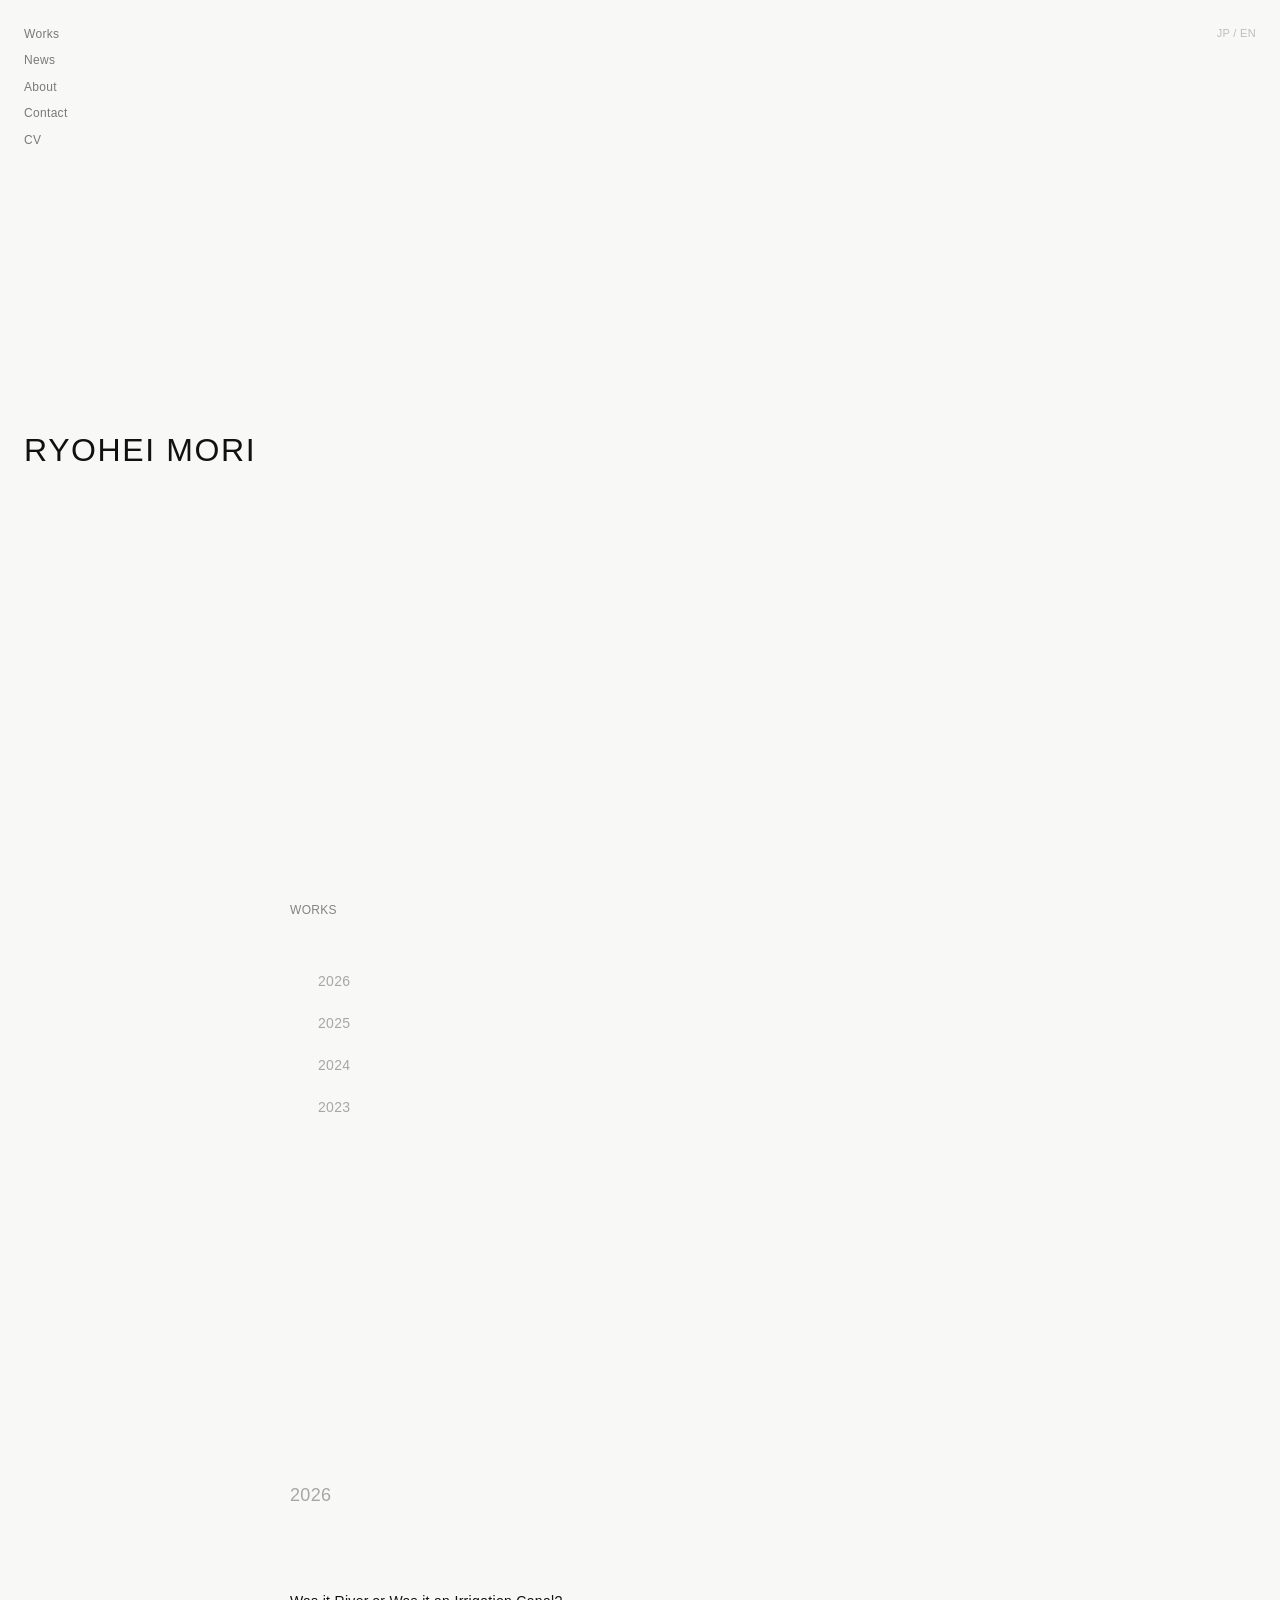
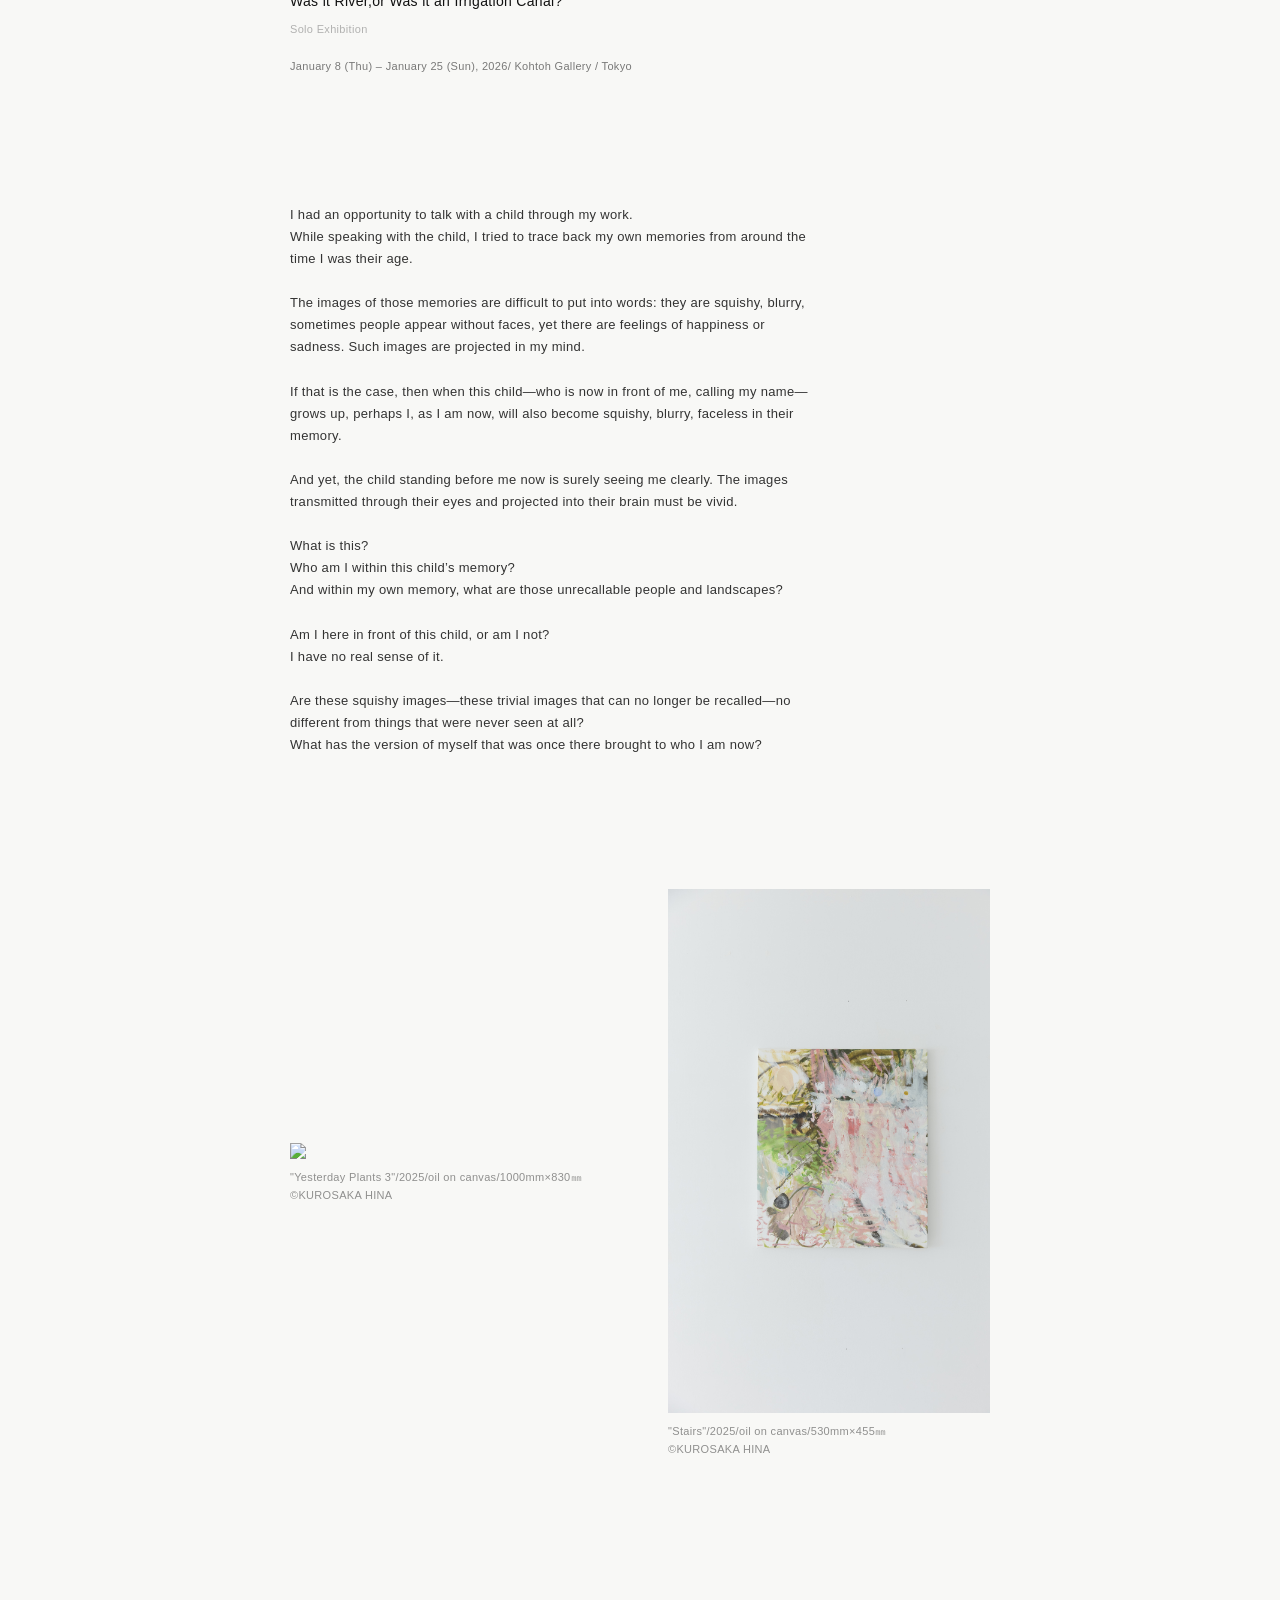
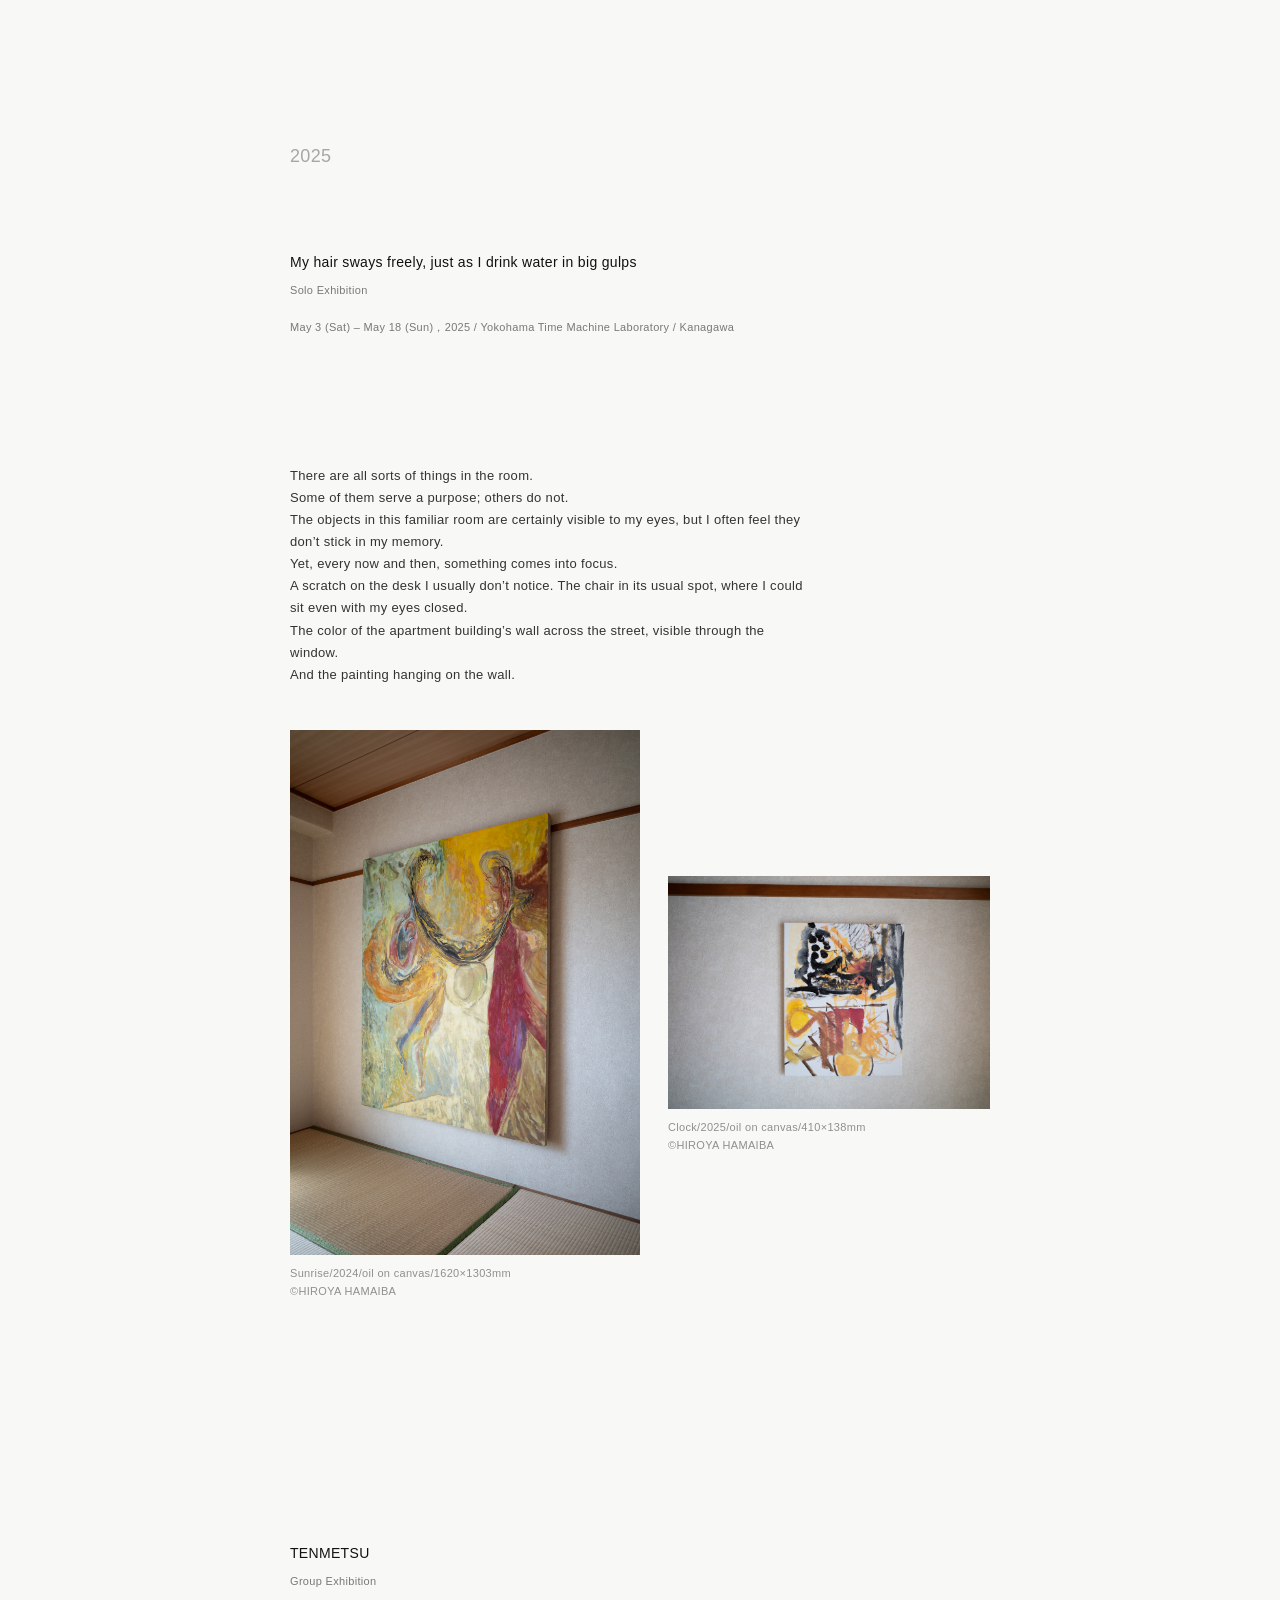
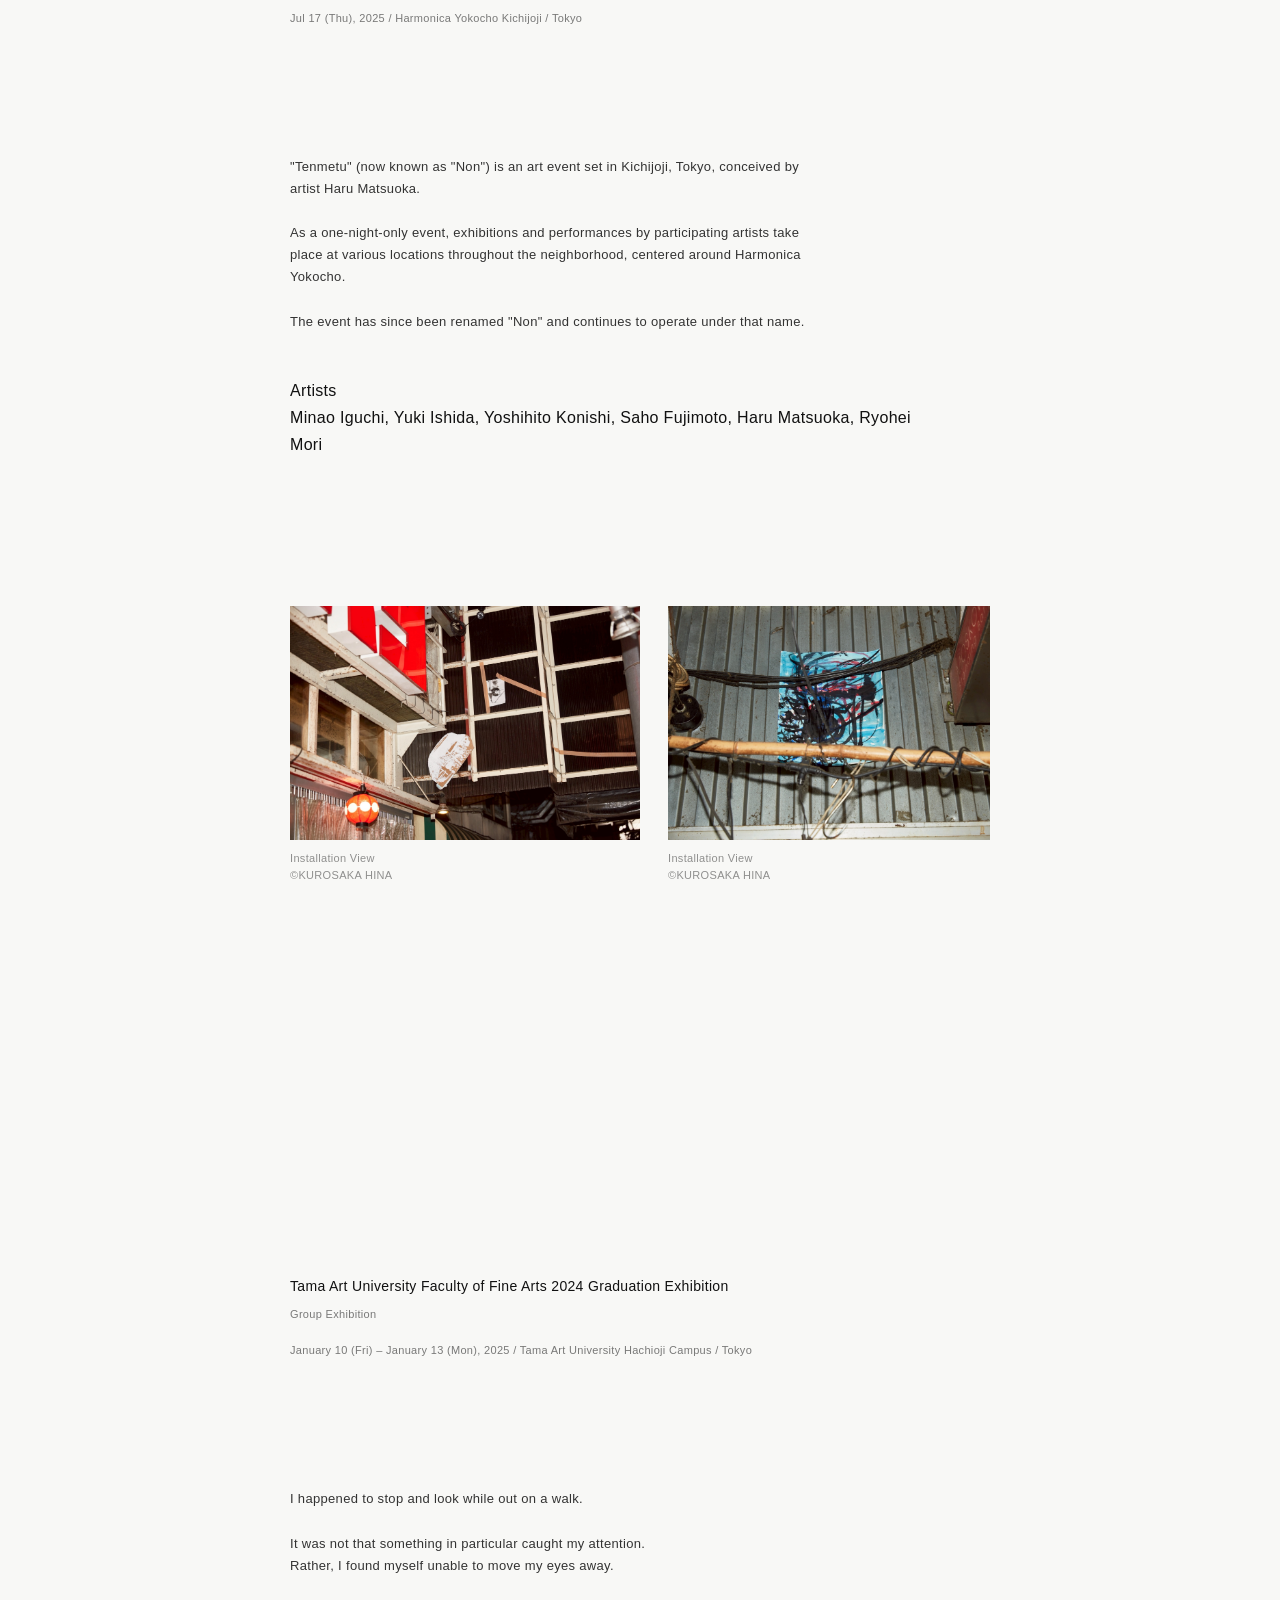
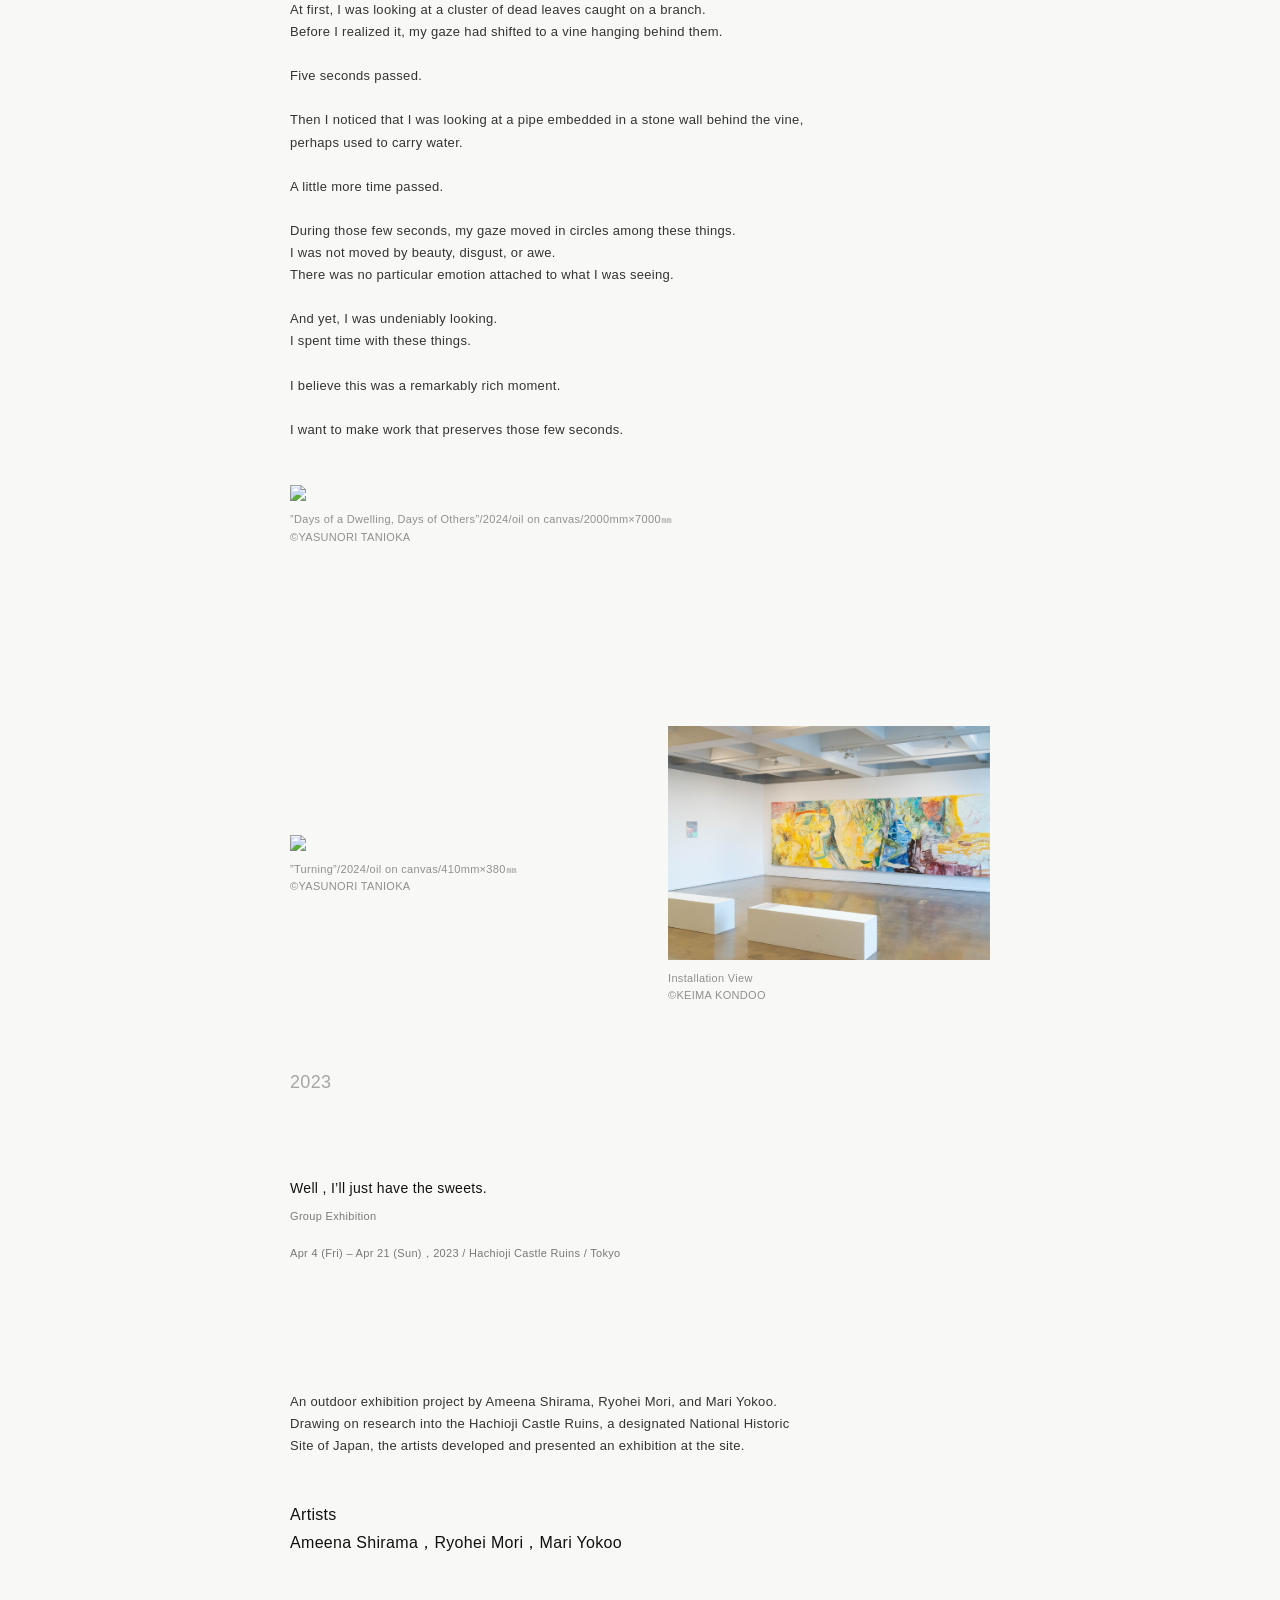
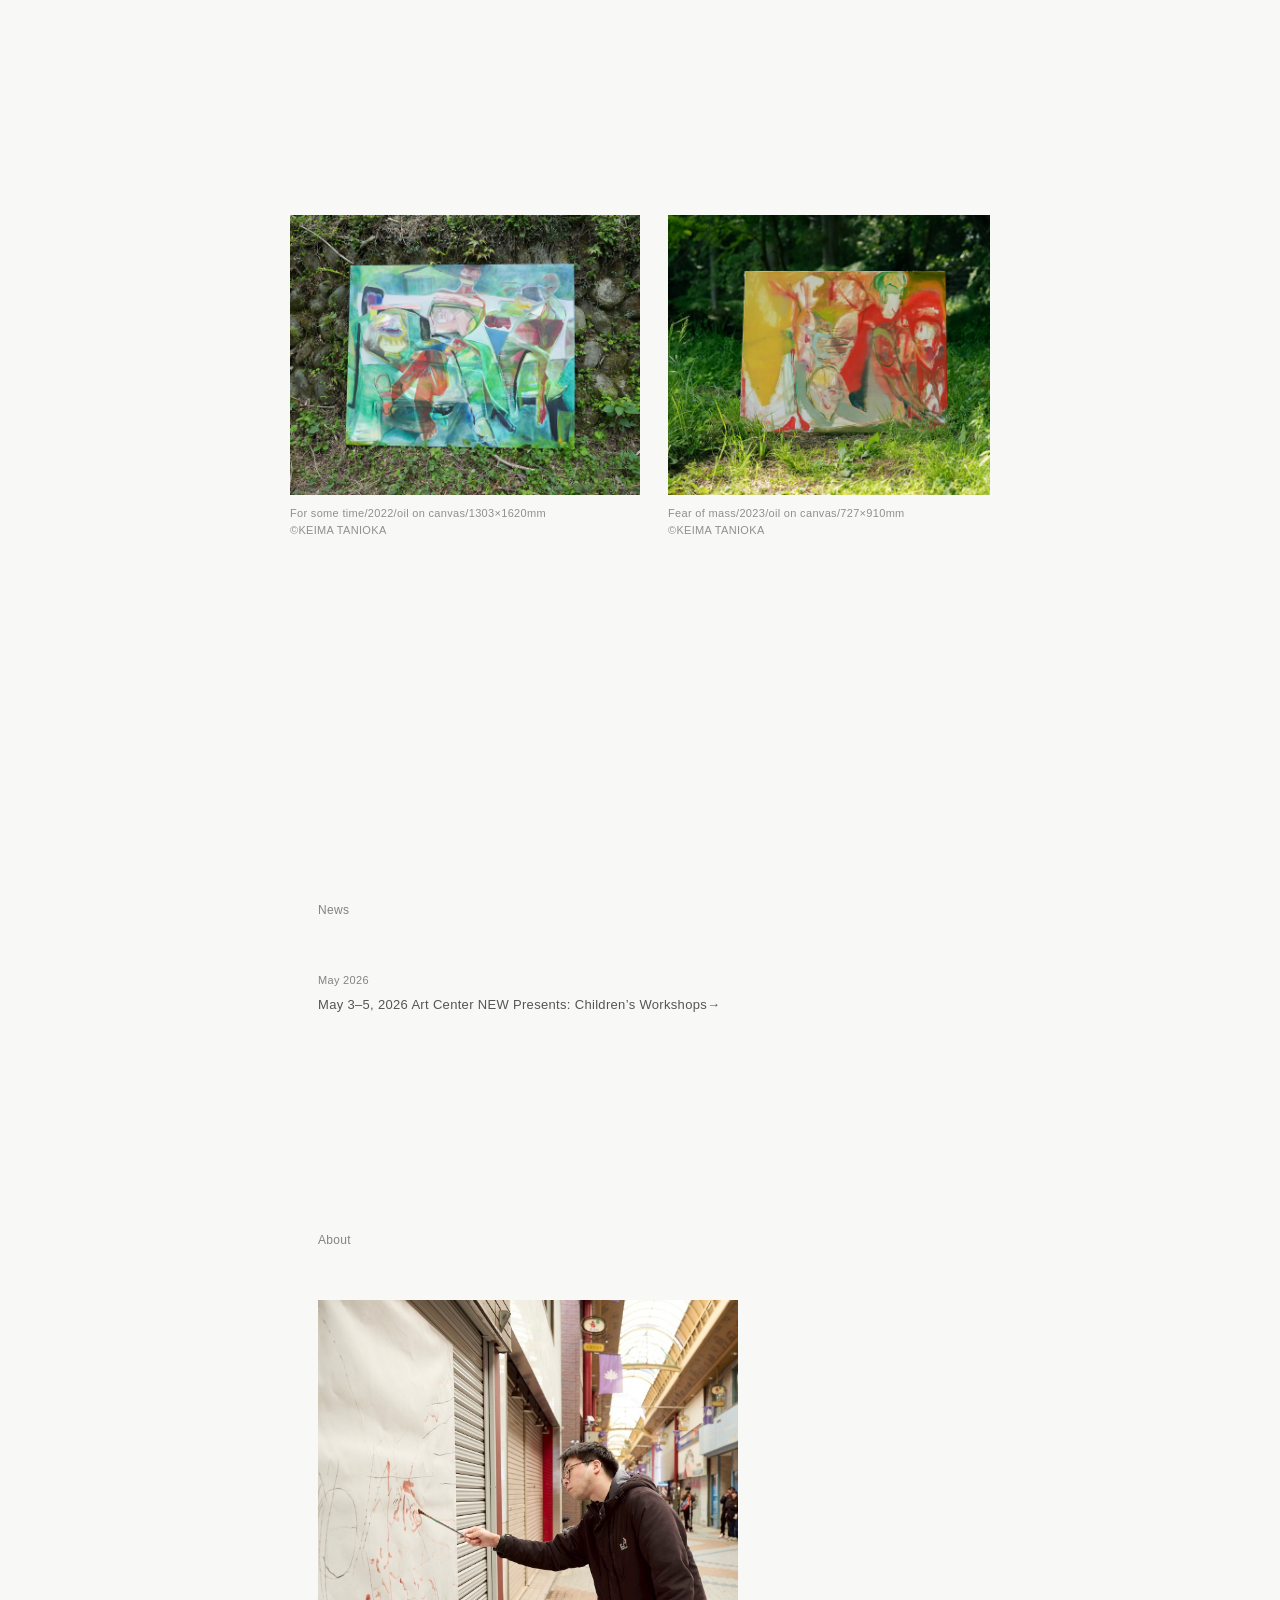
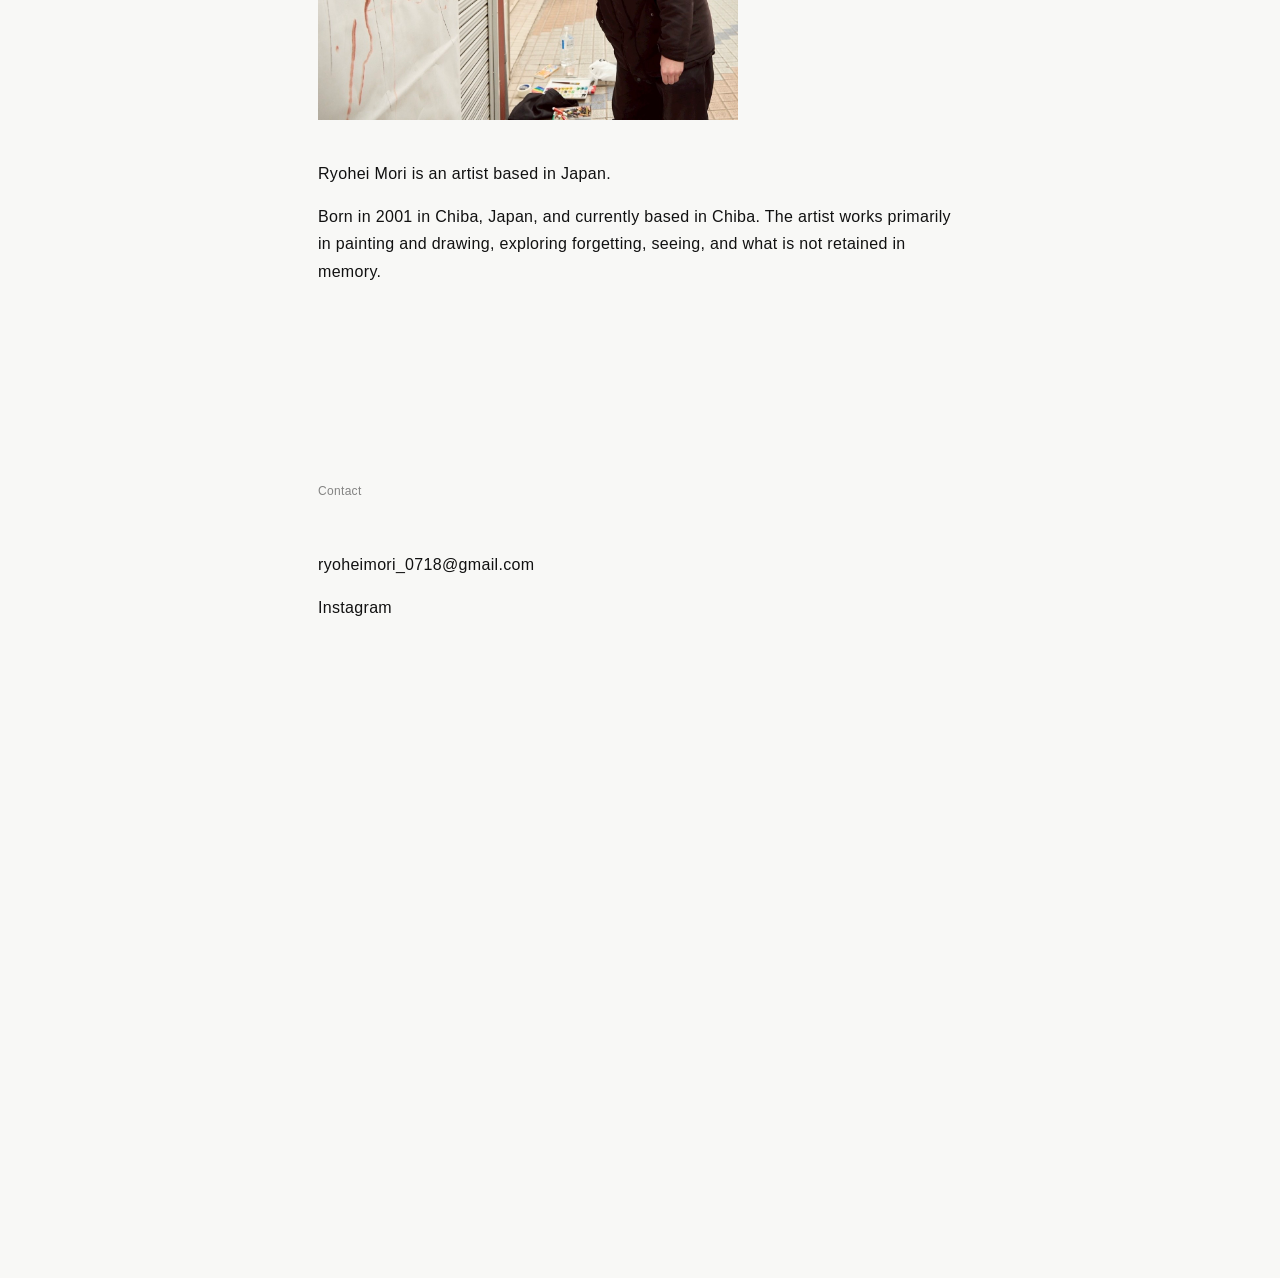
==== commit 2169a60f: "Update index.html" ====
--- a/index.html
+++ b/index.html
@@ -1090,6 +1090,7 @@
 
  <script src="script.js"></script>
 
+
 </body>
 
 </html>
--- a/style.css
+++ b/style.css
@@ -162,15 +162,22 @@
 
     .year-nav {
       width: 92%;
-      max-width: 1100px;
+      max-width: 700px;
+      text-align: left;
       margin: 0 auto;
       padding-bottom: 180px;
       font-size: 14px;
-    }
+    display: flex;          /* ←追加 */
+
+  flex-direction: column; /* ←追加 */
+
+  gap: 18px;              /* ←marginじゃなくてgapに統一 */
+
+}
 
     .year-nav a {
       display: block;
-      margin-bottom: 18px;
+     
 
       opacity: 0.35;
 
@@ -188,7 +195,7 @@
 }
     .works {
       width: 92%;
-      max-width: 1100px;
+      max-width: 700px;
       margin: 0 auto;
       padding-bottom: 240px;
     }
@@ -276,7 +283,7 @@
 }
 
 .gallery-item {
-  flex: 0 0 65%;
+  flex: 0 0 50%;
   position: relative;
 }
 
@@ -354,6 +361,54 @@
 
 }
 
+/* ---------- Lightbox ---------- */
+
+#lightbox {
+
+  position: fixed;
+  inset: 0;
+
+  background: rgba(0,0,0,0.92);
+
+  display: flex;
+  justify-content: center;
+  align-items: center;
+
+  opacity: 0;
+  pointer-events: none;
+
+  transition: opacity 0.3s ease;
+
+  z-index: 9999;
+}
+
+#lightbox.active {
+
+  opacity: 1;
+  pointer-events: auto;
+}
+
+#lightbox img {
+
+  max-width: 90vw;
+  max-height: 90vh;
+
+  width: auto;
+  height: auto;
+
+  display: block;
+}
+
+#close-lightbox {
+
+  position: absolute;
+  top: 24px;
+  right: 30px;
+
+  color: white;
+  font-size: 32px;
+  cursor: pointer;
+}
     /* ---------- animation ---------- */
 
     .float {
@@ -409,3 +464,5 @@
     }
 
   
+
+  
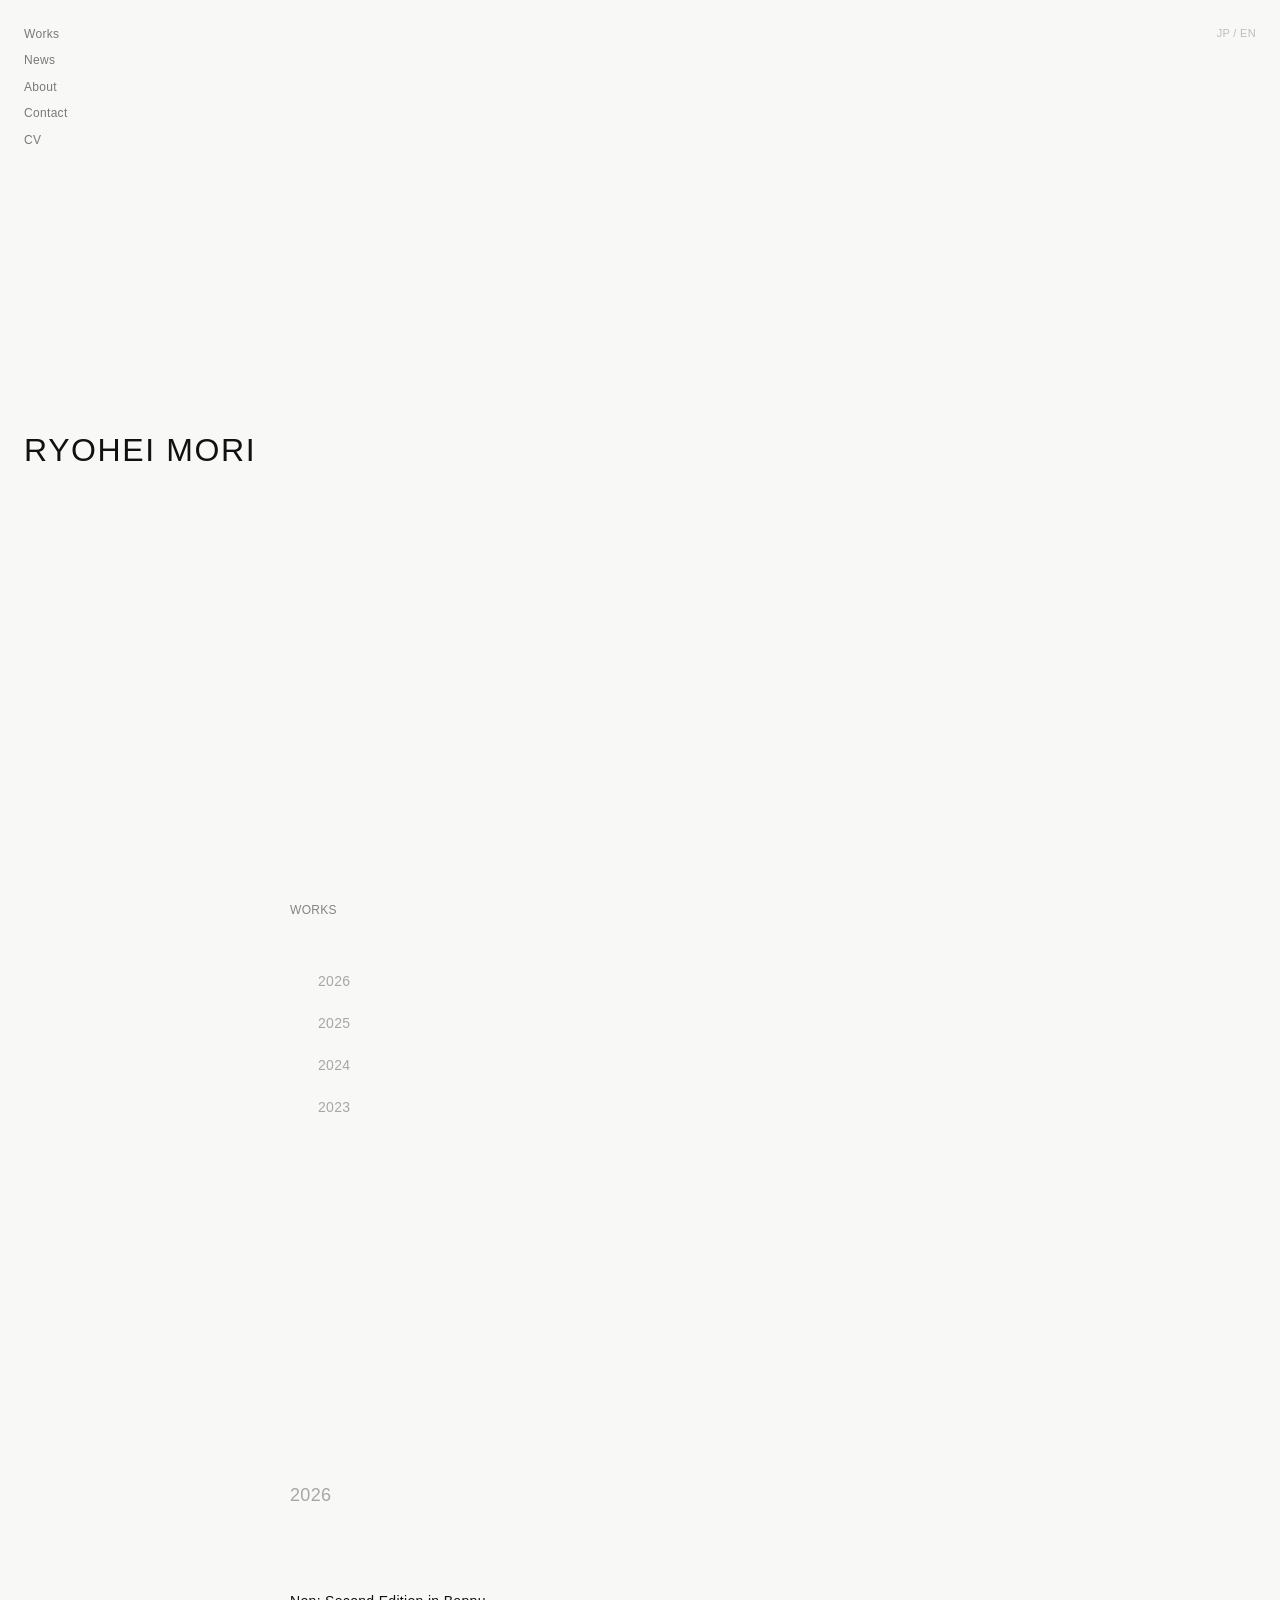
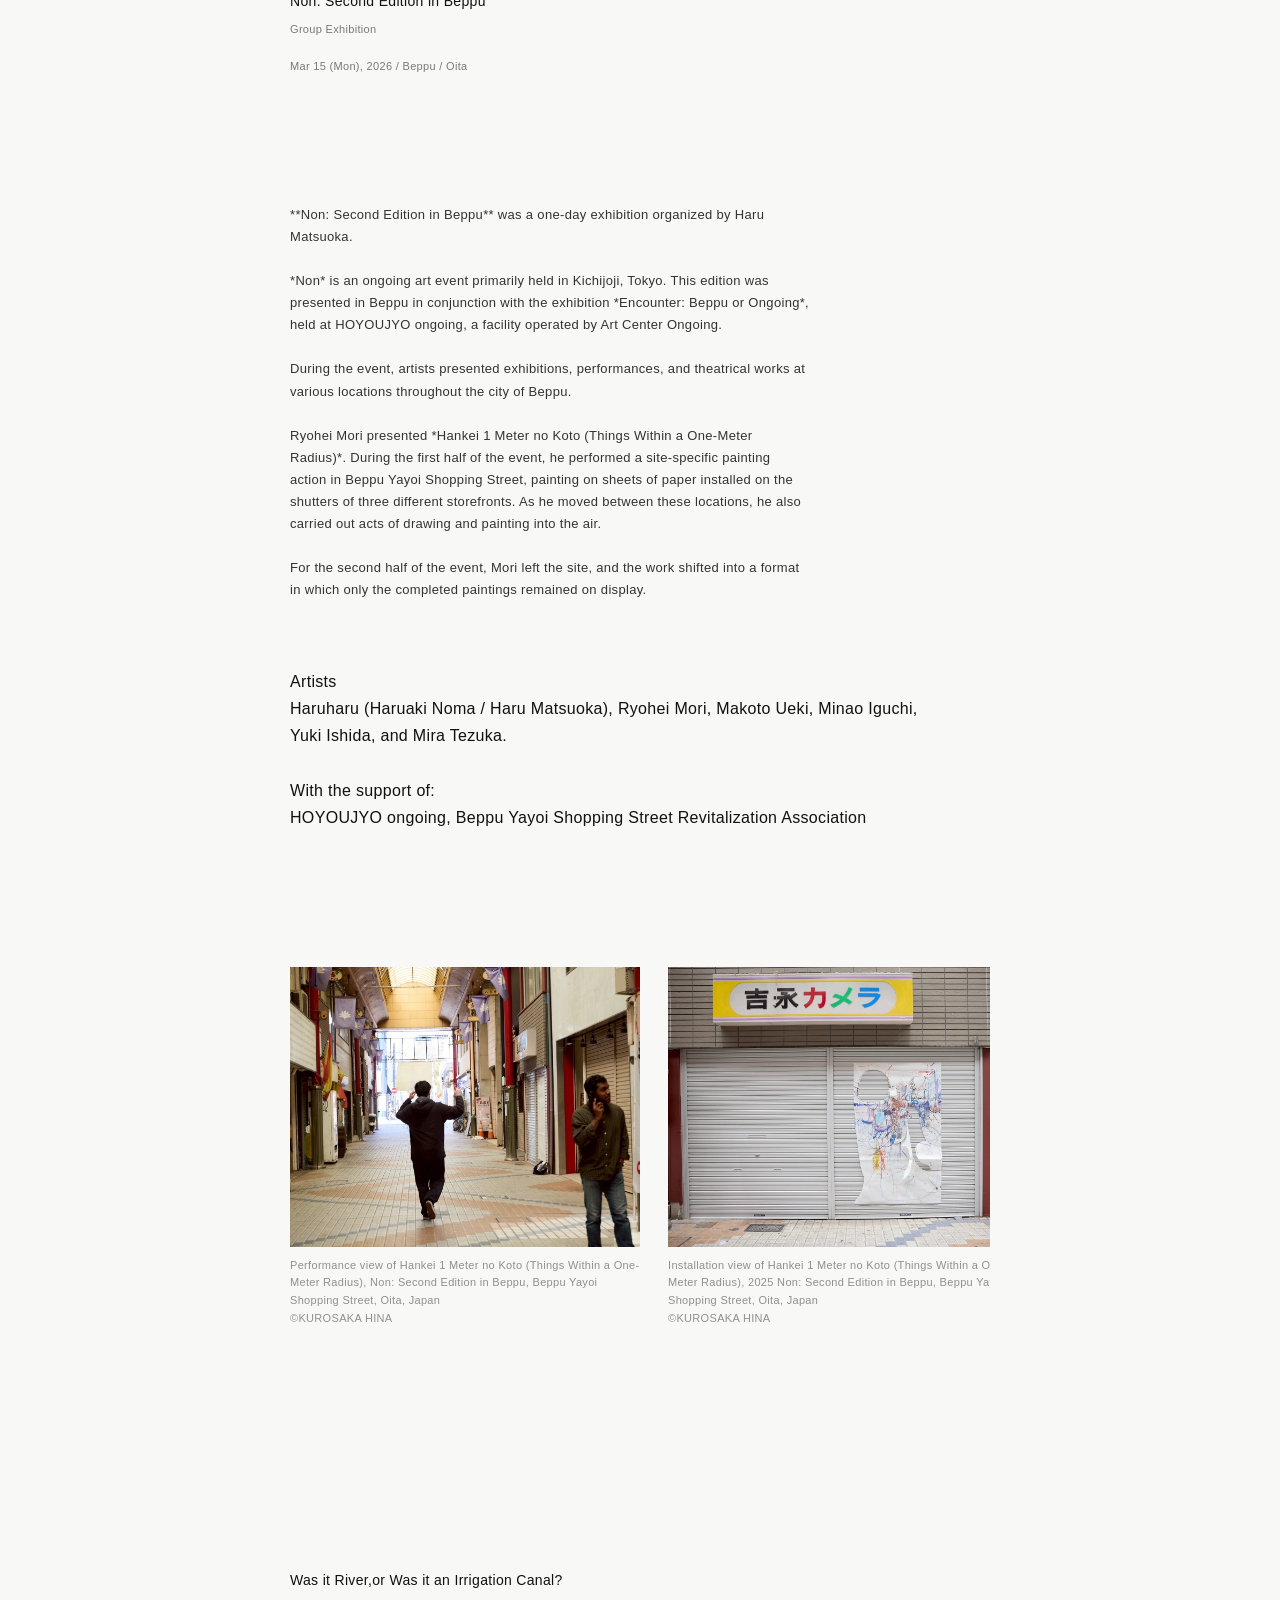
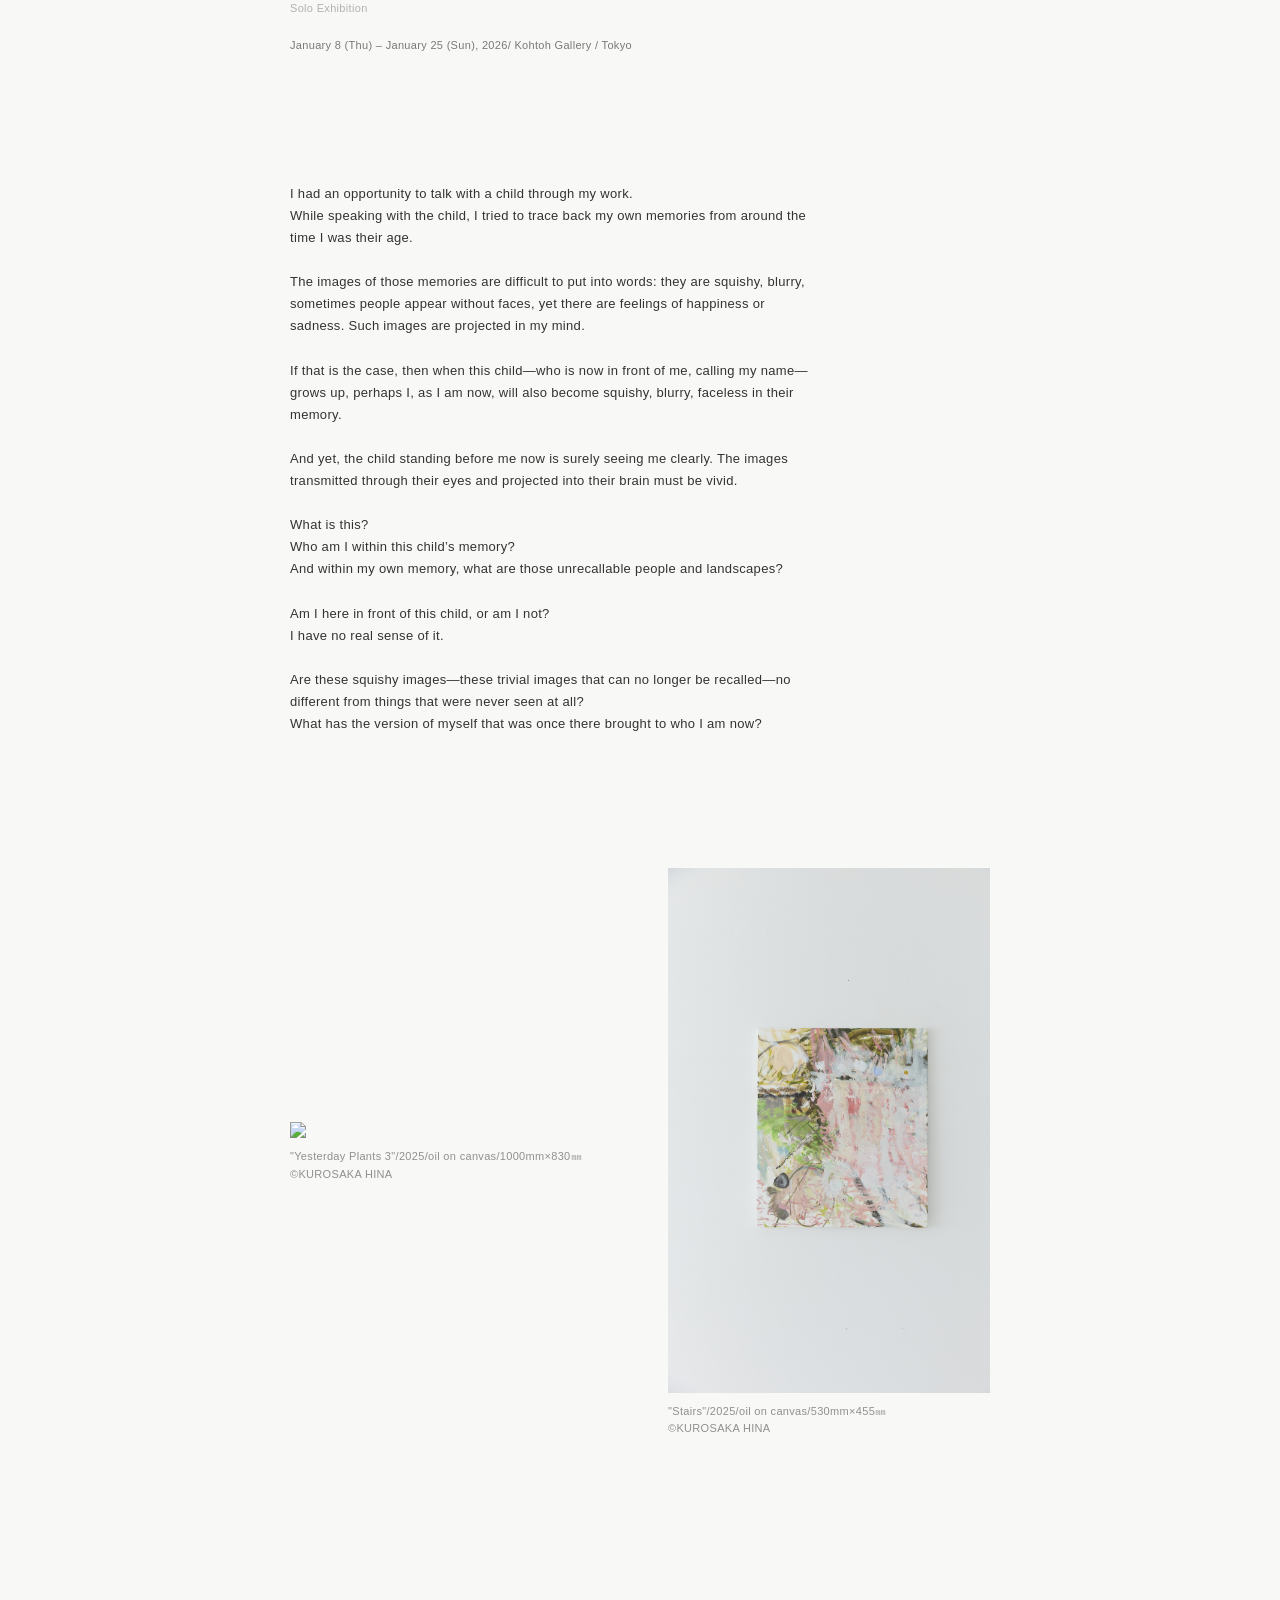
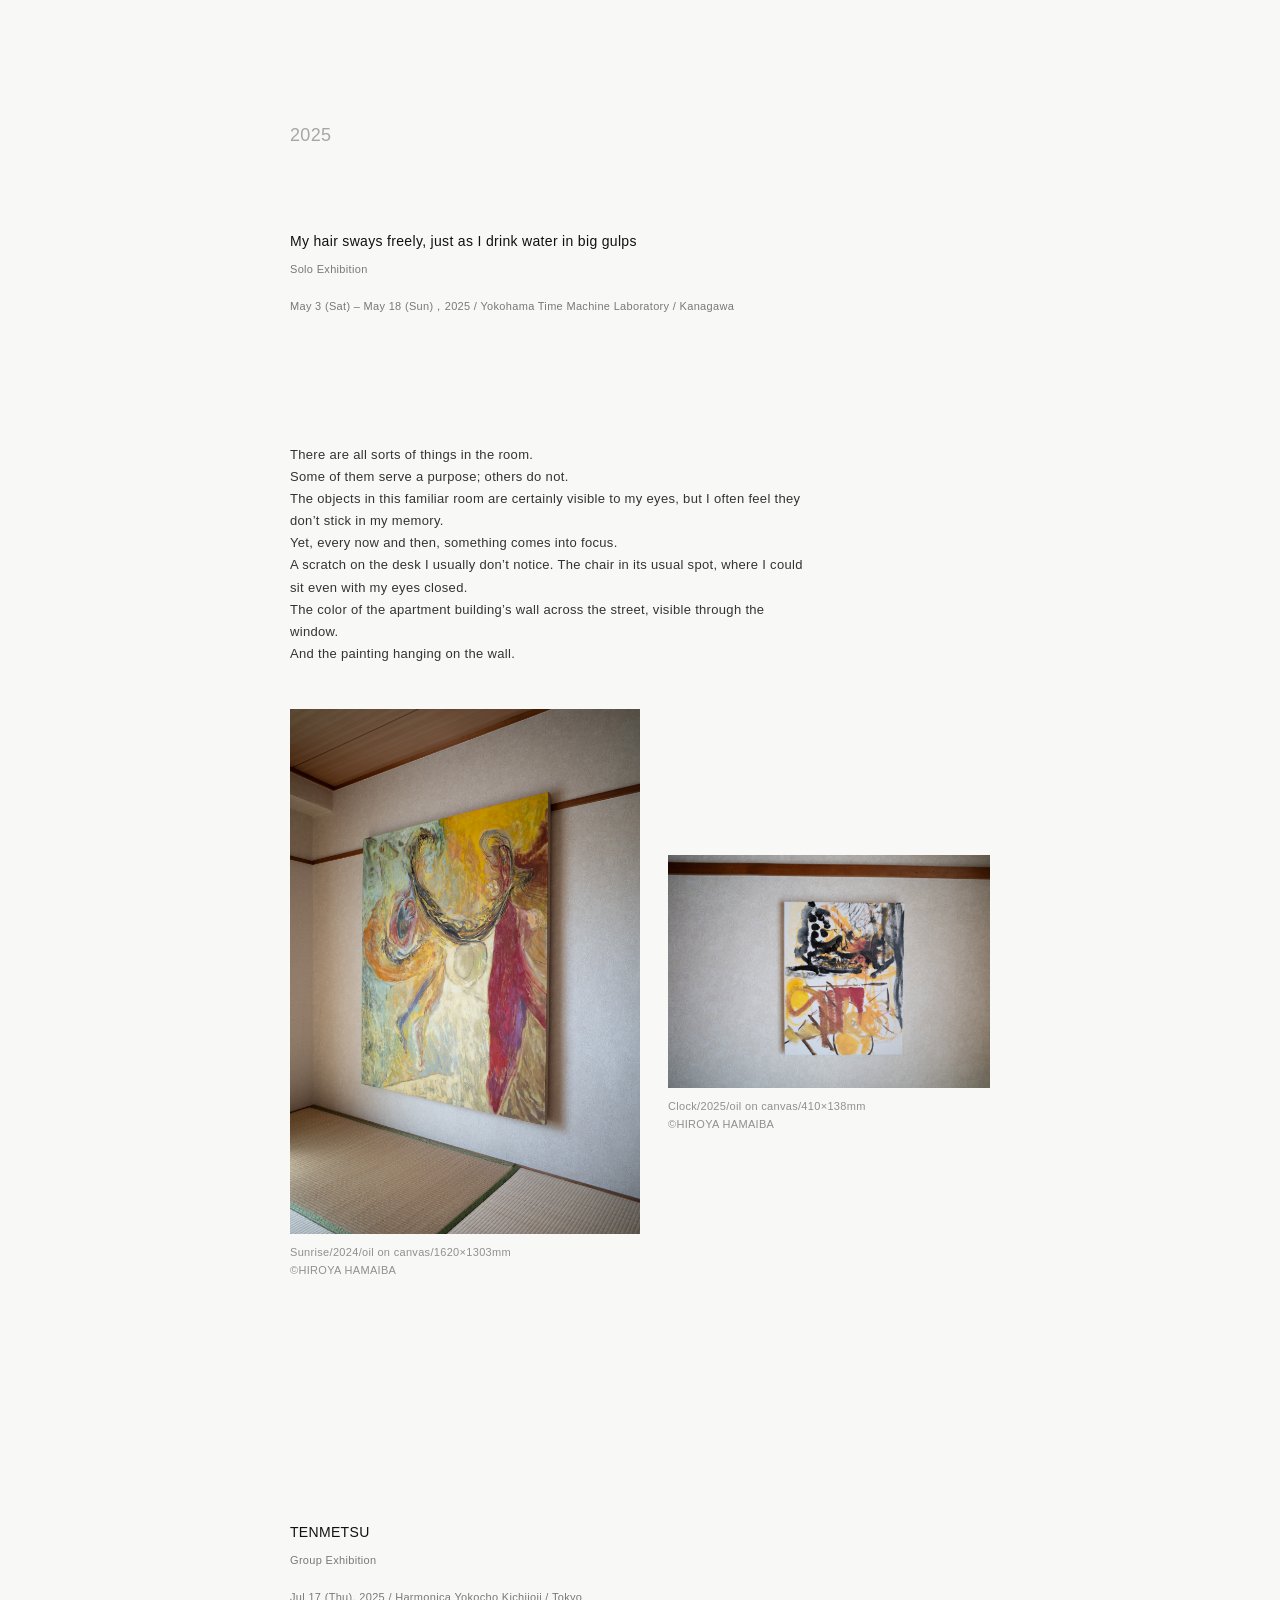
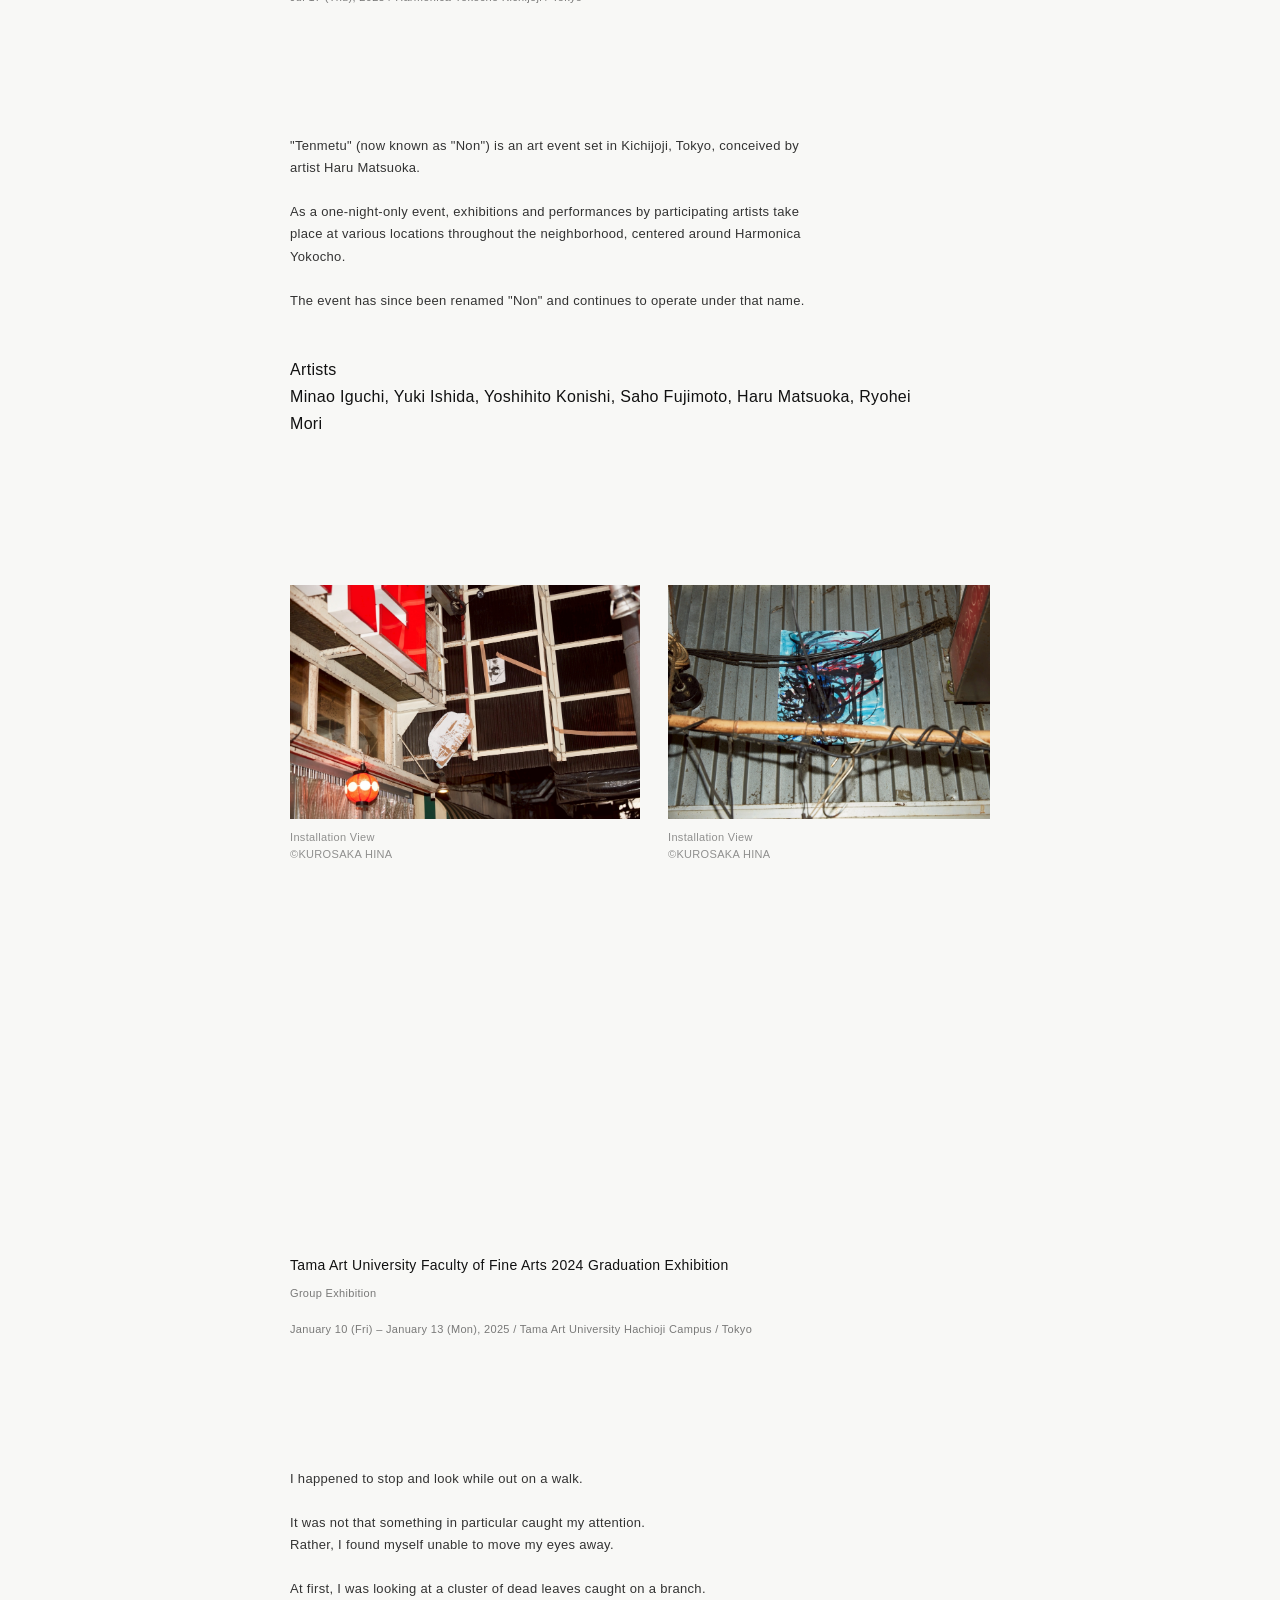
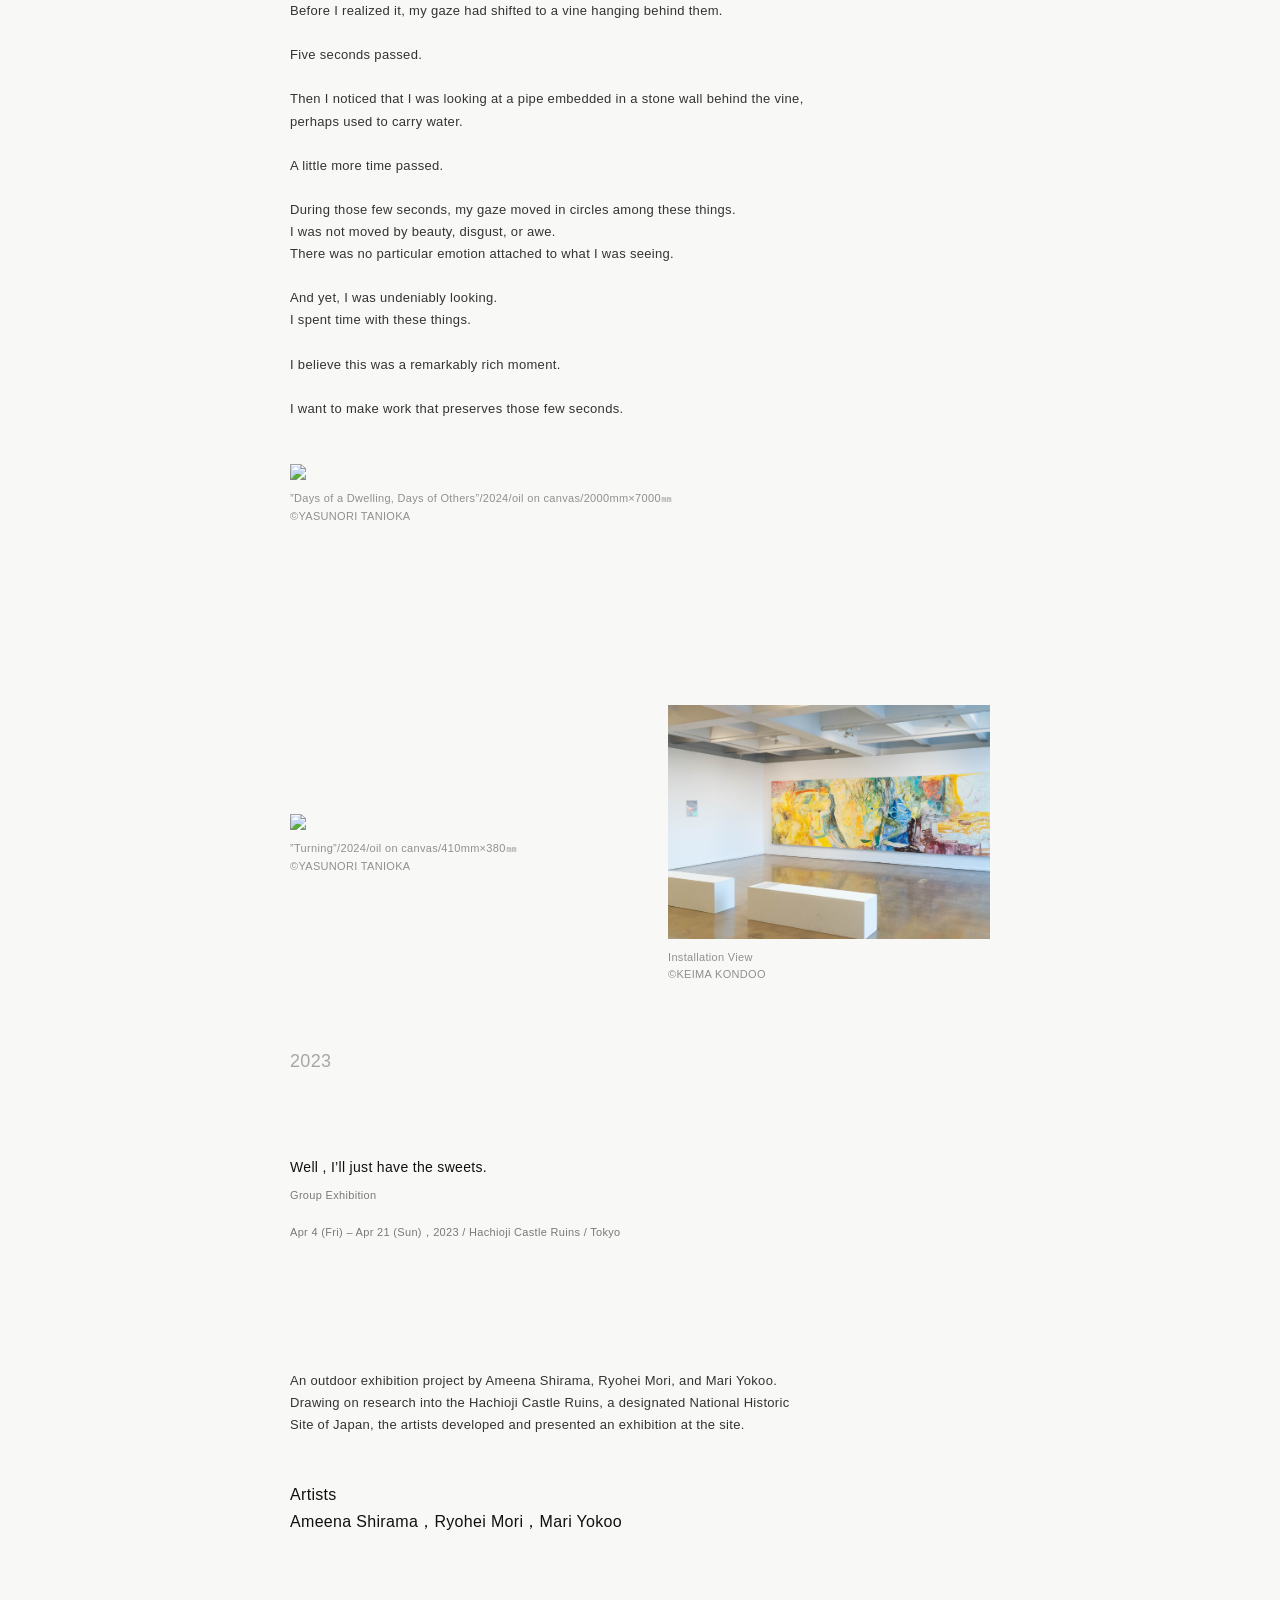
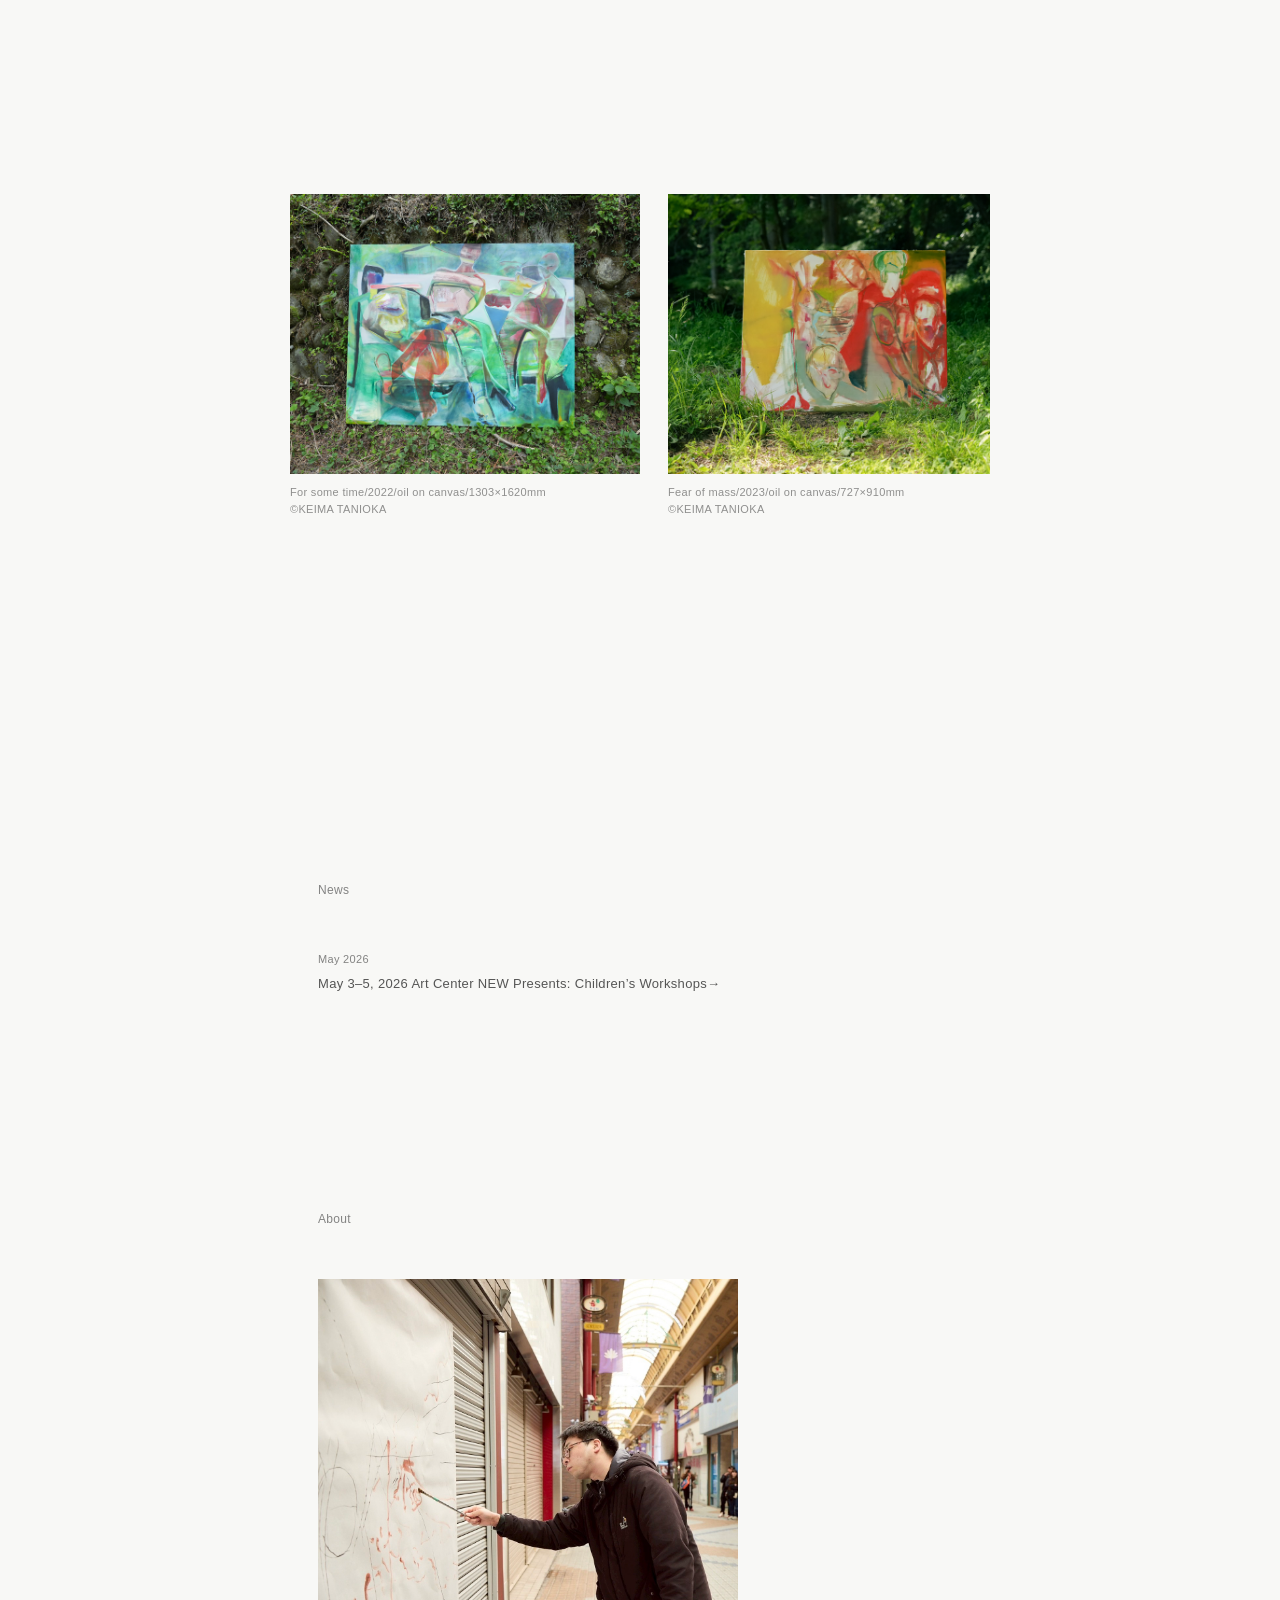
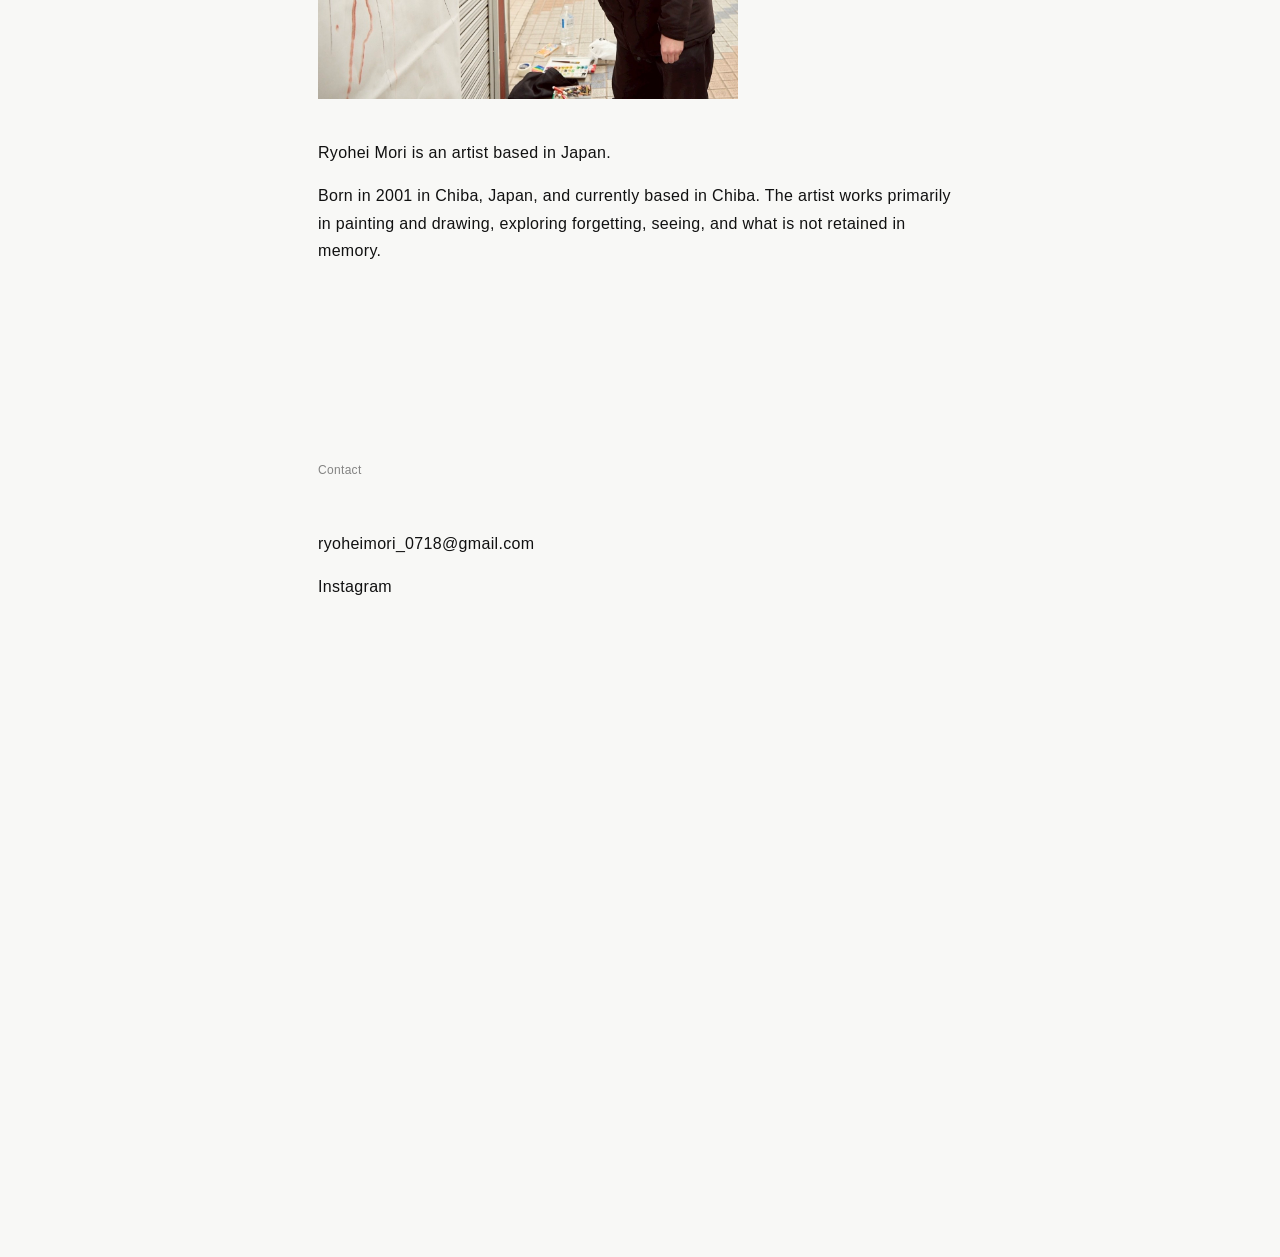
==== commit 4b7a25cf: "Update index.html" ====
--- a/index.html
+++ b/index.html
@@ -95,6 +95,234 @@
   <div class="year-title">
     2026
   </div>
+
+      <div class="work">
+
+  <div class="work-info">
+
+    <!-- 展示タイトル -->
+
+    <div class="work-title">
+
+      <span class="jp">
+        ノン 第二回 in 別府
+      </span>
+
+      <span class="en">
+        Non: Second Edition in Beppu
+      </span>
+
+    </div>
+     <div class="work-meta">
+
+  Group Exhibition
+
+</div>
+
+    <!-- 会期・会場 -->
+
+    <div class="work-meta">
+
+      <span class="jp">
+        2026年3月15日(日) /
+        別府 / 大分
+      </span>
+
+      <span class="en">
+        Mar 15 (Mon), 2026 /
+        Beppu / Oita
+      </span>
+
+    </div>
+
+    <!-- 展示テキスト -->
+
+    <div class="work-text">
+
+      <span class="jp">
+       『ノン 第二回 in 別府』**は、松岡はるによって企画された一日限りの展覧会である。
+
+「ノン」は、主に東京・吉祥寺を舞台に継続的に開催されているアートイベントであり、本企画はArt Center Ongoingが運営する施設「HOYOUJYO ongoing」で開催された展覧会『Encounter-邂逅 Beppu あるいは Ongoing』にあわせて、別府市で実施された。
+
+会期中は別府市内のさまざまな場所を会場とし、参加アーティストが展示、パフォーマンス、戯曲の上演などを行った。
+
+森椋平は《半径1メートルのこと》を発表。会場となった別府やよい商店街では、イベント前半にパフォーマンスを実施し、商店街内の3か所の店舗シャッターに設置した紙へペインティングを行った。また、それぞれの場所を移動する過程では、空中へ向けても描画行為を行った。
+
+後半には作家自身がその場を離れ、制作された作品のみを展示する形式へ移行した。
+      </span>
+
+      <span class="en">
+       **Non: Second Edition in Beppu** was a one-day exhibition organized by Haru Matsuoka.
+
+*Non* is an ongoing art event primarily held in Kichijoji, Tokyo. This edition was presented in Beppu in conjunction with the exhibition *Encounter: Beppu or Ongoing*, held at HOYOUJYO ongoing, a facility operated by Art Center Ongoing.
+
+During the event, artists presented exhibitions, performances, and theatrical works at various locations throughout the city of Beppu.
+
+Ryohei Mori presented *Hankei 1 Meter no Koto (Things Within a One-Meter Radius)*. During the first half of the event, he performed a site-specific painting action in Beppu Yayoi Shopping Street, painting on sheets of paper installed on the shutters of three different storefronts. As he moved between these locations, he also carried out acts of drawing and painting into the air.
+
+For the second half of the event, Mori left the site, and the work shifted into a format in which only the completed paintings remained on display.
+
+      </span>
+
+    </div>
+
+    <!-- 参加作家 -->
+
+    <div class="participants">
+
+      <span class="jp">
+        参加作家<br>
+        春春（野間晴明/松岡はる）、森椋平、植木麻琴、井口美尚、石田裕己、手塚美楽<br>
+        <br>
+        協力<br>
+HOYOUJYO ongoing、別府やよい商店街復興組合
+<br>
+<br>
+<br>
+<br>
+<br>
+<br>
+      </span>
+
+      <span class="en">
+        Artists<br>
+        Haruharu (Haruaki Noma / Haru Matsuoka), Ryohei Mori, Makoto Ueki, Minao Iguchi, Yuki Ishida, and Mira Tezuka.<br>
+        <br>
+        With the support of:<br>
+HOYOUJYO ongoing, Beppu Yayoi Shopping Street Revitalization Association
+<br>
+<br>
+<br>
+<br>
+<br>
+<br>
+      </span>
+
+    </div>
+
+  </div>
+
+  <!-- 横スクロールギャラリー -->
+
+  <div class="gallery-scroll">
+
+    <!-- image 1 -->
+
+    <div class="gallery-item">
+
+      <img src="2026/C93B1B71-91BE-40C7-8993-A9D11A4A449D.jpg">
+
+      <div class="image-caption">
+
+        <span class="jp">
+        《半径1メートルのこと》/パフォーマンス<br>
+        ©KUROSAKA HINA
+        </span>
+
+        <span class="en">
+        Performance view of Hankei 1 Meter no Koto (Things Within a One-Meter Radius),
+Non: Second Edition in Beppu, Beppu Yayoi Shopping Street, Oita, Japan<br>
+        ©KUROSAKA HINA
+        </span>
+
+      </div>
+
+    </div>
+
+    <!-- image 2 -->
+
+    <div class="gallery-item">
+
+      <img src="2026/214F0C98-07B0-431B-A6A6-44ECF3D2C309.jpg">
+
+      <div class="image-caption">
+
+        <span class="jp">
+          半径1メートルのこと》/展示風景<br>
+        ©KUROSAKA HINA
+        </span>
+
+        <span class="en">
+           Installation view of Hankei 1 Meter no Koto (Things Within a One-Meter Radius), 2025
+Non: Second Edition in Beppu, Beppu Yayoi Shopping Street, Oita, Japan<br>
+        ©KUROSAKA HINA
+        </span>
+
+      </div>
+
+    </div>
+
+    <!-- image 3 -->
+
+    <div class="gallery-item">
+
+      <img src="2026/E4D46769-8E0F-4ADF-9349-6633B31554F8.jpg">
+
+      <div class="image-caption">
+
+        <span class="jp">
+          半径1メートルのこと》/展示風景<br>
+        ©KUROSAKA HINA
+        </span>
+
+        <span class="en">
+        Installation view of Hankei 1 Meter no Koto (Things Within a One-Meter Radius), 2025
+Non: Second Edition in Beppu, Beppu Yayoi Shopping Street, Oita, Japan<br>
+        ©KUROSAKA HINA
+        </span>
+
+      </div>
+
+    </div>
+
+     <!-- image 4 -->
+
+    <div class="gallery-item">
+
+      <img src="2026/8FEAC6AE-1B06-4A8E-81B2-20EEFA777E97.jpg">
+
+      <div class="image-caption">
+
+        <span class="jp">
+          半径1メートルのこと》/展示風景<br>
+        ©KUROSAKA HINA
+        </span>
+
+        <span class="en">
+        Installation view of Hankei 1 Meter no Koto (Things Within a One-Meter Radius), 2025
+Non: Second Edition in Beppu, Beppu Yayoi Shopping Street, Oita, Japan<br>
+        ©KUROSAKA HINA
+        </span>
+
+      </div>
+
+    </div>
+    <!-- image 5 -->
+
+    <div class="gallery-item">
+
+      <img src="2026/1E4710C4-D9FC-4C03-B564-08733904CA63.jpg">
+
+      <div class="image-caption">
+
+        <span class="jp">
+          半径1メートルのこと》/展示風景<br>
+        ©KUROSAKA HINA
+        </span>
+
+        <span class="en">
+        Installation view of Hankei 1 Meter no Koto (Things Within a One-Meter Radius), 2025
+Non: Second Edition in Beppu, Beppu Yayoi Shopping Street, Oita, Japan<br>
+        ©KUROSAKA HINA
+        </span>
+
+      </div>
+
+    </div>
+
+  </div>
+
+</div>
 
   <div class="work">
 
@@ -717,7 +945,7 @@
 
   <!-- 横スクロールギャラリー -->
 
-  <div class="gallery-hero"></div>
+  <div class="gallery-hero">
 
       <img src="2025/SA101193 - コピー.jpg">
 
@@ -742,6 +970,7 @@
 
     <!-- image 2 -->
 <div class="gallery-scroll">
+  
     <div class="gallery-item">
 
       <img src="2025/SA101198.jpg">
@@ -1084,7 +1313,13 @@
 
   <span id="close-lightbox">&times;</span>
 
-  <img id="lightbox-img">
+  <div class="lightbox-content">
+
+    <img id="lightbox-img">
+
+    <div id="lightbox-caption"></div>
+
+  </div>
 
 </div>
 
--- a/style.css
+++ b/style.css
@@ -409,6 +409,24 @@
   font-size: 32px;
   cursor: pointer;
 }
+.lightbox-content {
+  display: flex;
+  flex-direction: column;
+  align-items: center;
+}
+
+#lightbox-caption {
+  margin-top: 14px;
+
+  color: rgba(255,255,255,0.75);
+
+  font-size: 11px;
+  line-height: 1.6;
+
+  text-align: center;
+
+  max-width: 800px;
+}
     /* ---------- animation ---------- */
 
     .float {
